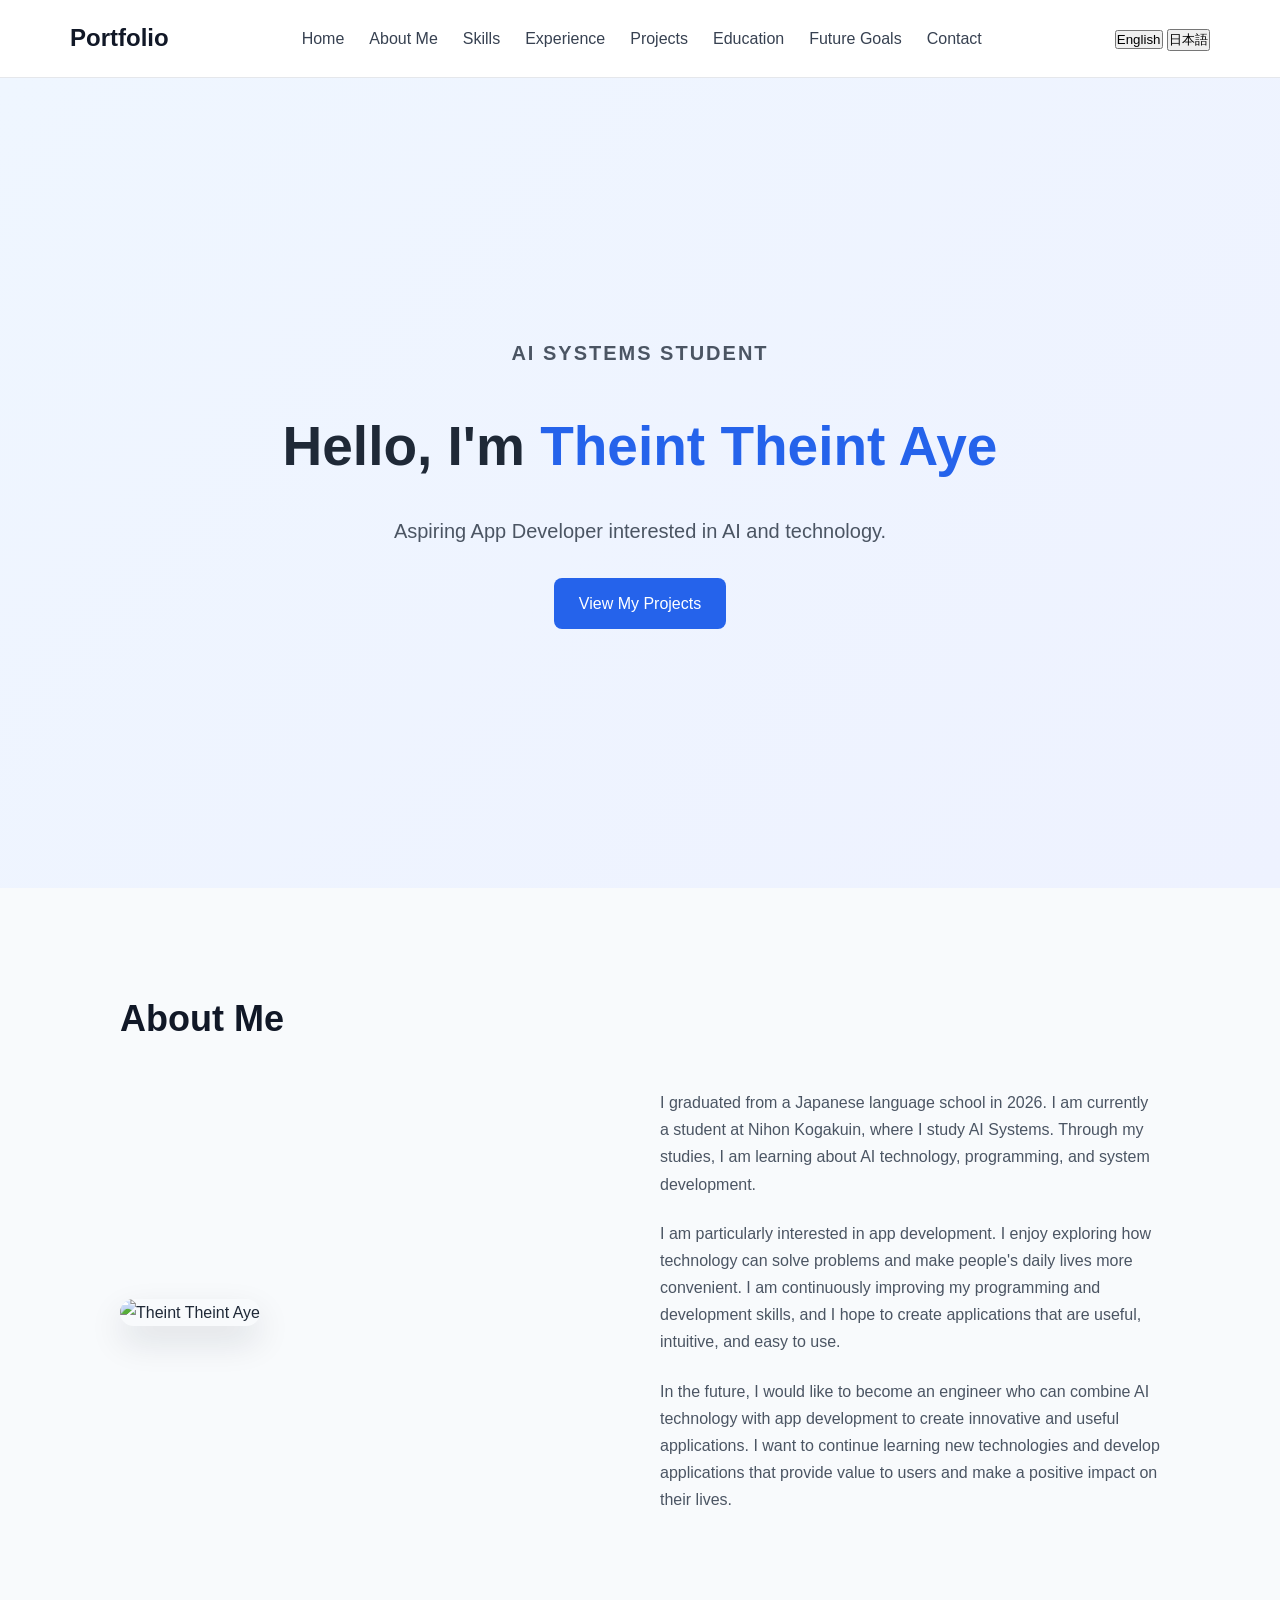
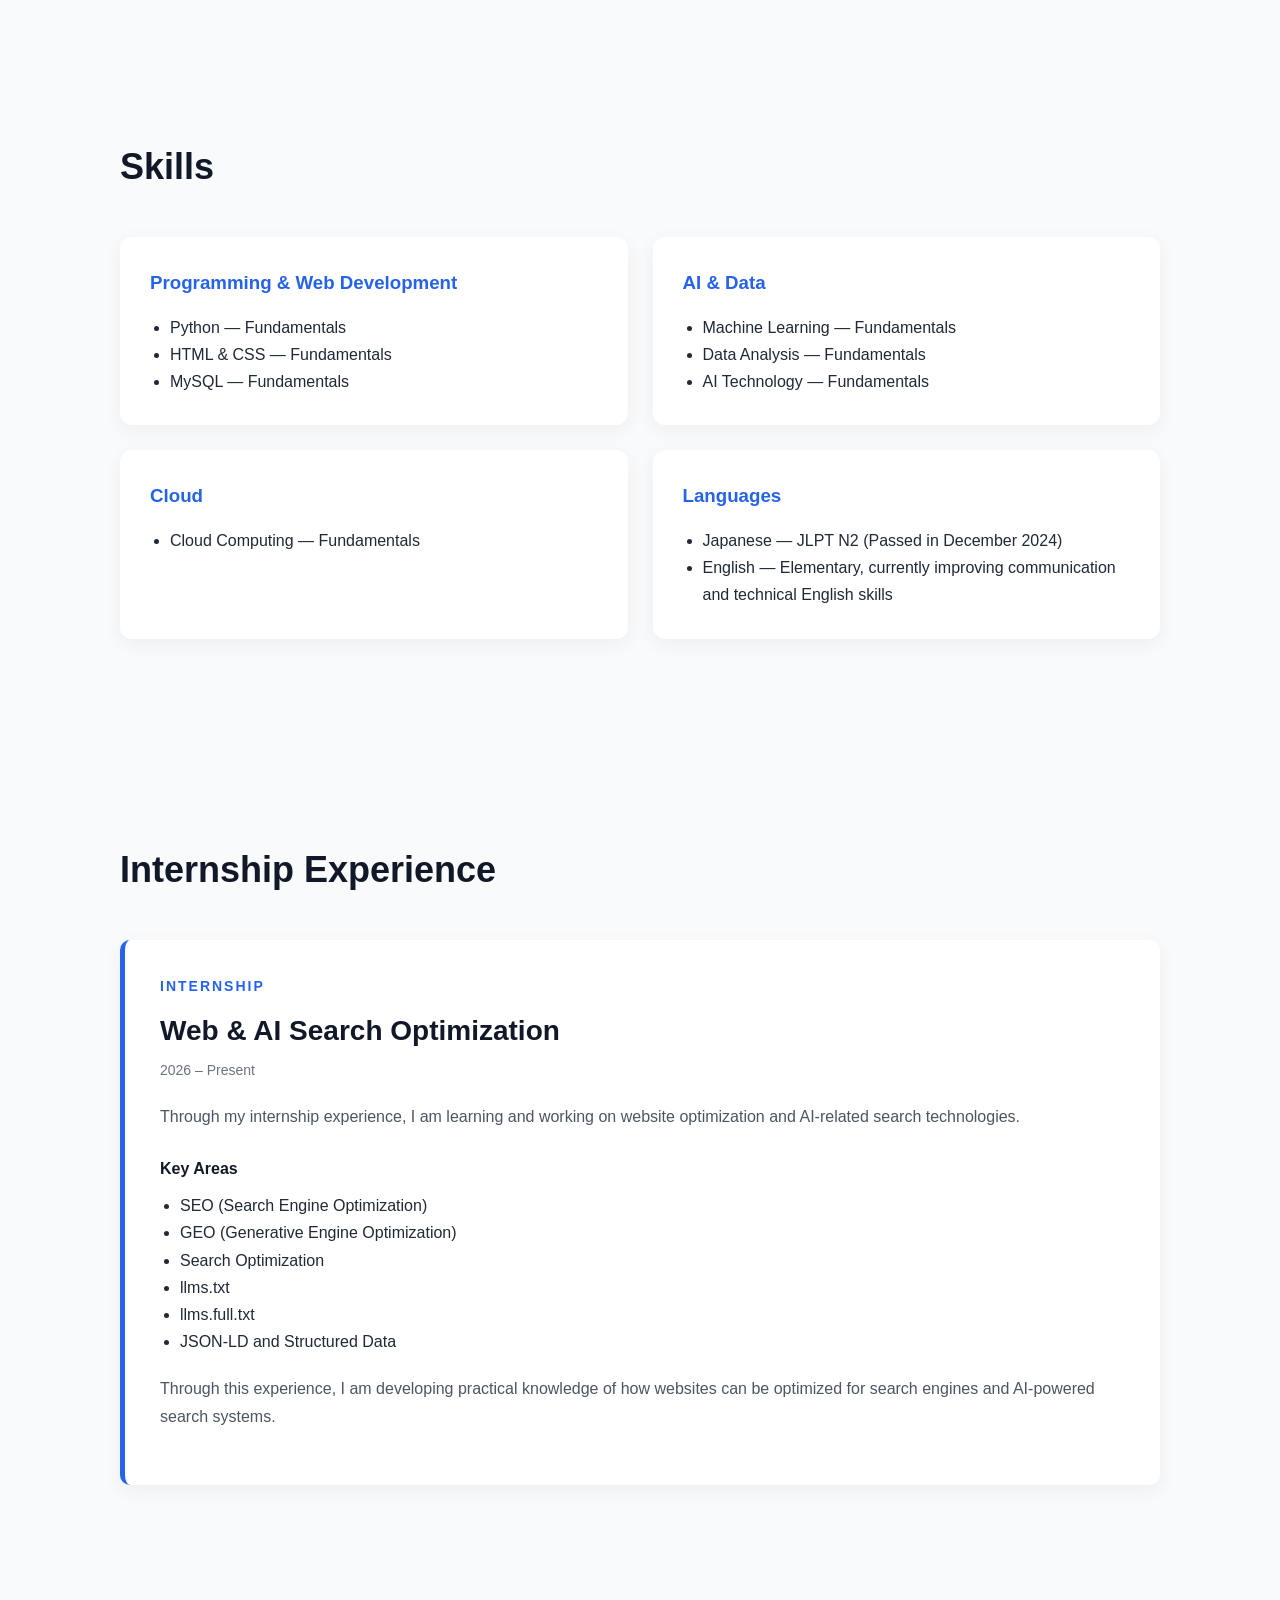
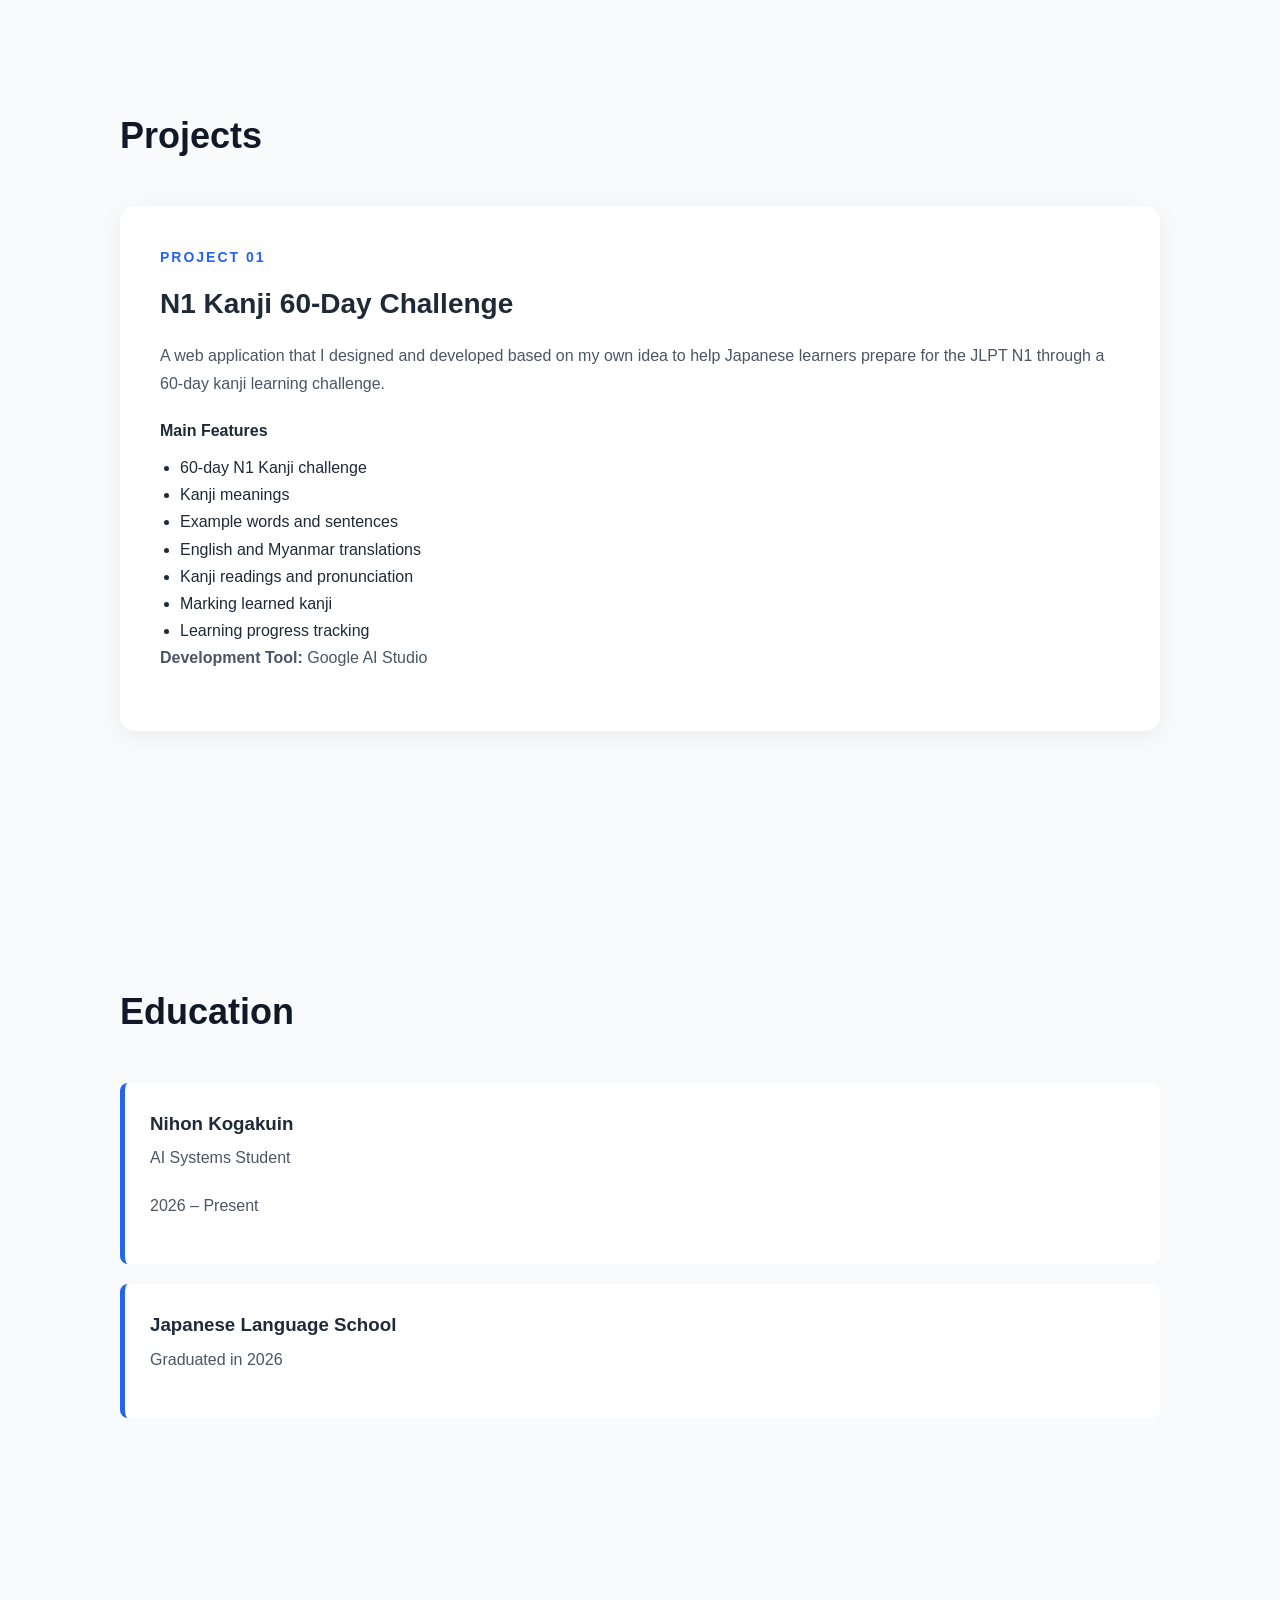
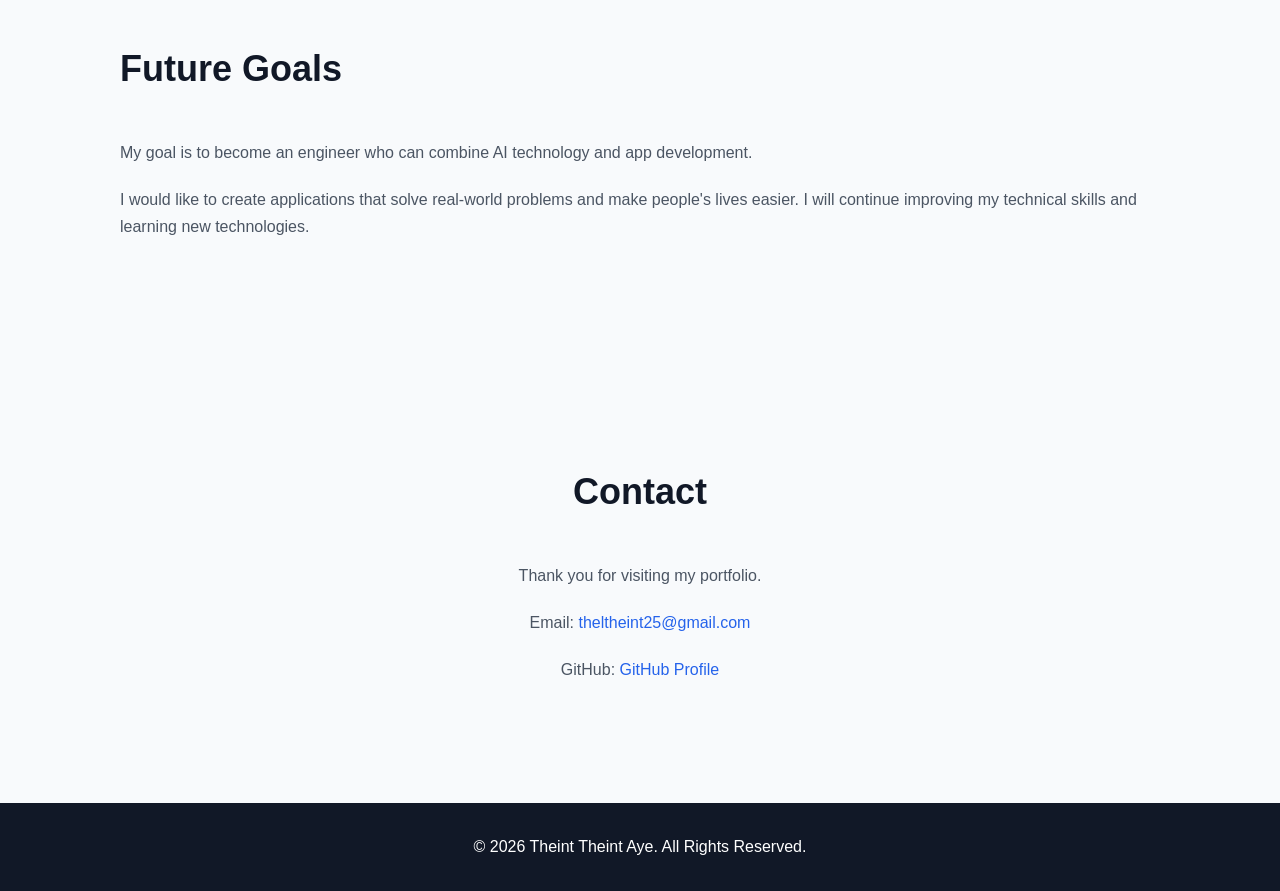
==== index.html @ b3a4ce0e "Add files via upload" ====
<!DOCTYPE html>
<html lang="en">

<head>

    <meta charset="UTF-8">

    <meta name="viewport" content="width=device-width, initial-scale=1.0">


    <!-- SEO -->

    <title>Theint Theint Aye | AI Systems Student</title>

    <meta
        name="description"
        content="Theint Theint Aye is an AI Systems student at Nihon Kogakuin interested in AI, app development, web development, SEO, GEO, and AI search technologies."
    >

    <meta
        name="author"
        content="Theint Theint Aye"
    >


    <!-- Canonical -->

    <link
        rel="canonical"
        href="https://YOUR-DOMAIN.com/"
    >


    <!-- Open Graph -->

    <meta
        property="og:title"
        content="Theint Theint Aye | AI Systems Student"
    >

    <meta
        property="og:description"
        content="Portfolio of Theint Theint Aye, an AI Systems student interested in AI, app development, web development, SEO, GEO, and AI search technologies."
    >

    <meta
        property="og:type"
        content="website"
    >

    <meta
        property="og:url"
        content="https://YOUR-DOMAIN.com/"
    >


    <!-- CSS -->

    <link
        rel="stylesheet"
        href="style.css"
    >


    <!-- JSON-LD Structured Data -->

    <script type="application/ld+json">
    {
        "@context": "https://schema.org",
        "@type": "Person",

        "name": "Theint Theint Aye",

        "jobTitle": "AI Systems Student",

        "description": "AI Systems student interested in AI, app development, web development, SEO, GEO, and AI search technologies.",

        "email": "mailto:theltheint25@gmail.com",

        "url": "https://YOUR-DOMAIN.com/",

        "sameAs": [
            "https://github.com/TheintAye232"
        ],

        "alumniOf": {
            "@type": "EducationalOrganization",
            "name": "Nihon Kogakuin"
        },

        "knowsAbout": [
            "Artificial Intelligence",
            "App Development",
            "Python",
            "HTML",
            "CSS",
            "MySQL",
            "Machine Learning",
            "Data Analysis",
            "Cloud Computing",
            "SEO",
            "GEO",
            "JSON-LD",
            "Structured Data",
            "AI Search"
        ]
    }
    </script>

</head>

<body>

<!-- Navigation -->

<header>

    <nav class="navbar">

        <h1 class="logo">Portfolio</h1>

        <ul class="nav-links">
            <li><a href="#" data-target="home">Home</a></li>
            <li><a href="#" data-target="about">About Me</a></li>
            <li><a href="#" data-target="skills">Skills</a></li>
            <li><a href="#" data-target="experience">Experience</a></li>
            <li><a href="#" data-target="projects">Projects</a></li>
            <li><a href="#" data-target="education">Education</a></li>
            <li><a href="#" data-target="future">Future Goals</a></li>
            <li><a href="#" data-target="contact">Contact</a></li>
        </ul>

        <div class="lang-switch">
            <button class="lang-btn active" data-lang="en">English</button>
            <button class="lang-btn" data-lang="ja">日本語</button>
        </div>

    </nav>

</header>


<div id="content-en">

    <!-- Home -->
    <section id="home" data-section="home" class="hero">
        <div class="hero-content">
            <p class="subtitle">
                AI SYSTEMS STUDENT
            </p>
            <h2>
                Hello, I'm
                <span>Theint Theint Aye</span>
            </h2>
            <p>
                Aspiring App Developer interested in
                AI and technology.
            </p>
            <a href="#" class="button" data-target="projects">
                View My Projects
            </a>
        </div>
    </section>

    <!-- About Me -->
    <section id="about" data-section="about" class="section">
        <h2>About Me</h2>
        <div class="about-grid">
            <div class="about-image">
                <img src="images/photo.png" alt="Theint Theint Aye" />
            </div>
            <div class="about-text">
                <p>
                    I graduated from a Japanese language school in 2026.
                    I am currently a student at Nihon Kogakuin, where I study
                    AI Systems. Through my studies, I am learning about AI
                    technology, programming, and system development.
                </p>
                <p>
                    I am particularly interested in app development.
                    I enjoy exploring how technology can solve problems
                    and make people's daily lives more convenient.
                    I am continuously improving my programming and
                    development skills, and I hope to create applications
                    that are useful, intuitive, and easy to use.
                </p>
                <p>
                    In the future, I would like to become an engineer who
                    can combine AI technology with app development to create
                    innovative and useful applications. I want to continue
                    learning new technologies and develop applications that
                    provide value to users and make a positive impact on
                    their lives.
                </p>
            </div>
        </div>
    </section>

    <!-- Skills -->
    <section id="skills" data-section="skills" class="section">
        <h2>Skills</h2>
        <div class="skills-container">
            <div class="skill-card">
                <h3>
                    Programming & Web Development
                </h3>
                <ul>
                    <li>
                        Python — Fundamentals
                    </li>
                    <li>
                        HTML & CSS — Fundamentals
                    </li>
                    <li>
                        MySQL — Fundamentals
                    </li>
                </ul>
            </div>
            <div class="skill-card">
                <h3>
                    AI & Data
                </h3>
                <ul>
                    <li>
                        Machine Learning — Fundamentals
                    </li>
                    <li>
                        Data Analysis — Fundamentals
                    </li>
                    <li>
                        AI Technology — Fundamentals
                    </li>
                </ul>
            </div>
            <div class="skill-card">
                <h3>
                    Cloud
                </h3>
                <ul>
                    <li>
                        Cloud Computing — Fundamentals
                    </li>
                </ul>
            </div>
            <div class="skill-card">
                <h3>
                    Languages
                </h3>
                <ul>
                    <li>
                        Japanese — JLPT N2 (Passed in December 2024)
                    </li>
                    <li>
                        English — Elementary, currently improving communication and technical English skills
                    </li>
                </ul>
            </div>
        </div>
    </section>

    <!-- Internship Experience -->
    <section id="experience" data-section="experience" class="section">
        <h2>Internship Experience</h2>
        <div class="experience-card">
            <p class="experience-type">
                INTERNSHIP
            </p>
            <h3>
                Web & AI Search Optimization
            </h3>
            <p class="experience-period">
                2026 – Present
            </p>
            <p>
                Through my internship experience, I am learning and
                working on website optimization and AI-related search
                technologies.
            </p>
            <h4>
                Key Areas
            </h4>
            <ul>
                <li>
                    SEO (Search Engine Optimization)
                </li>
                <li>
                    GEO (Generative Engine Optimization)
                </li>
                <li>
                    Search Optimization
                </li>
                <li>
                    llms.txt
                </li>
                <li>
                    llms.full.txt
                </li>
                <li>
                    JSON-LD and Structured Data
                </li>
            </ul>
            <p>
                Through this experience, I am developing practical
                knowledge of how websites can be optimized for
                search engines and AI-powered search systems.
            </p>
        </div>
    </section>

    <!-- Projects -->
    <section id="projects" data-section="projects" class="section">
        <h2>
            Projects
        </h2>
        <div class="project-card">
            <div class="project-content">
                <p class="project-number">
                    PROJECT 01
                </p>
                <h3>
                    N1 Kanji 60-Day Challenge
                </h3>
                <p>
                    A web application that I designed and developed
                    based on my own idea to help Japanese learners
                    prepare for the JLPT N1 through a 60-day
                    kanji learning challenge.
                </p>
                <h4>
                    Main Features
                </h4>
                <ul>
                    <li>
                        60-day N1 Kanji challenge
                    </li>
                    <li>
                        Kanji meanings
                    </li>
                    <li>
                        Example words and sentences
                    </li>
                    <li>
                        English and Myanmar translations
                    </li>
                    <li>
                        Kanji readings and pronunciation
                    </li>
                    <li>
                        Marking learned kanji
                    </li>
                    <li>
                        Learning progress tracking
                    </li>
                </ul>
                <p>
                    <strong>
                        Development Tool:
                    </strong>
                    Google AI Studio
                </p>
            </div>
        </div>
    </section>

    <!-- Education -->
    <section id="education" data-section="education" class="section">
        <h2>
            Education
        </h2>
        <div class="education-card">
            <h3>
                Nihon Kogakuin
            </h3>
            <p>
                AI Systems Student
            </p>
            <p>
                2026 – Present
            </p>
        </div>
        <div class="education-card">
            <h3>
                Japanese Language School
            </h3>
            <p>
                Graduated in 2026
            </p>
        </div>
    </section>

    <!-- Future Goals -->
    <section id="future" data-section="future" class="section">
        <h2>
            Future Goals
        </h2>
        <p>
            My goal is to become an engineer who can combine
            AI technology and app development.
        </p>
        <p>
            I would like to create applications that solve
            real-world problems and make people's lives easier.
            I will continue improving my technical skills and
            learning new technologies.
        </p>
    </section>

    <!-- Contact -->
    <section id="contact" data-section="contact" class="section contact">
        <h2>
            Contact
        </h2>
        <p>
            Thank you for visiting my portfolio.
        </p>
        <p>
            Email:
            <a href="mailto:theltheint25@gmail.com">
                theltheint25@gmail.com
            </a>
        </p>
        <p>
            GitHub:
            <a
                href="https://github.com/TheintAye232"
                target="_blank"
                rel="noopener noreferrer">
                GitHub Profile
            </a>
        </p>
    </section>
</div>

<div id="content-ja" class="hidden">

    <!-- Home -->
    <section data-section="home" class="hero">
        <div class="hero-content">
            <p class="subtitle">
                AIシステム学生
            </p>
            <h2>
                こんにちは、私は
                <span>Theint Theint Aye</span>
            </h2>
            <p>
                AIとテクノロジーに興味のある
                アプリ開発者志望です。
            </p>
            <a href="#" class="button" data-target="projects">
                プロジェクトを見る
            </a>
        </div>
    </section>

    <!-- About Me -->
    <section data-section="about" class="section">
        <h2>私について</h2>
        <div class="about-grid">
            <div class="about-image">
                <img src="images/photo.png" alt="Theint Theint Aye" />
            </div>
            <div class="about-text">
                <p>
                    2026年に日本語学校を卒業しました。
                    現在、日本工学院でAIシステムを学んでいる学生です。
                    学習を通じて、AI技術、プログラミング、システム開発について学んでいます。
                </p>
                <p>
                    特にアプリ開発に興味があります。
                    技術が問題を解決し、人々の生活を便利にする方法を探ることが好きです。
                    プログラミングと開発スキルを継続的に向上させています。
                </p>
                <p>
                    将来は、AI技術とアプリ開発を組み合わせて
                    革新的で役立つアプリケーションを作りたいと考えています。
                    新しい技術を学び続け、ユーザーに価値を提供できる
                    開発を目指しています。
                </p>
            </div>
        </div>
    </section>

    <!-- Skills -->
    <section data-section="skills" class="section">
        <h2>スキル</h2>
        <div class="skills-container">
            <div class="skill-card">
                <h3>
                    プログラミング＆ウェブ開発
                </h3>
                <ul>
                    <li>
                        Python — 基本
                    </li>
                    <li>
                        HTML & CSS — 基本
                    </li>
                    <li>
                        MySQL — 基本
                    </li>
                </ul>
            </div>
            <div class="skill-card">
                <h3>
                    AI & データ
                </h3>
                <ul>
                    <li>
                        機械学習 — 基本
                    </li>
                    <li>
                        データ分析 — 基本
                    </li>
                    <li>
                        AI技術 — 基本
                    </li>
                </ul>
            </div>
            <div class="skill-card">
                <h3>
                    クラウド
                </h3>
                <ul>
                    <li>
                        クラウドコンピューティング — 基本
                    </li>
                </ul>
            </div>
            <div class="skill-card">
                <h3>
                    言語
                </h3>
                <ul>
                    <li>
                        日本語 — JLPT N2（2024年12月合格）
                    </li>
                    <li>
                        英語 — 初級、コミュニケーションと技術英語を向上中
                    </li>
                </ul>
            </div>
        </div>
    </section>

    <!-- Internship Experience -->
    <section data-section="experience" class="section">
        <h2>インターン経験</h2>
        <div class="experience-card">
            <p class="experience-type">
                インターン
            </p>
            <h3>
                ウェブとAI検索最適化
            </h3>
            <p class="experience-period">
                2026 – 現在
            </p>
            <p>
                インターンを通じて、ウェブサイトの最適化や
                AI関連の検索技術について学び、実践しています。
            </p>
            <h4>
                主な分野
            </h4>
            <ul>
                <li>
                    SEO（検索エンジン最適化）
                </li>
                <li>
                    GEO（生成エンジン最適化）
                </li>
                <li>
                    検索最適化
                </li>
                <li>
                    llms.txt
                </li>
                <li>
                    llms.full.txt
                </li>
                <li>
                    JSON-LDと構造化データ
                </li>
            </ul>
            <p>
                この経験により、ウェブサイトが検索エンジンや
                AI検索に最適化される方法について実践的な知識を
                身につけています。
            </p>
        </div>
    </section>

    <!-- Projects -->
    <section data-section="projects" class="section">
        <h2>
            プロジェクト
        </h2>
        <div class="project-card">
            <div class="project-content">
                <p class="project-number">
                    プロジェクト 01
                </p>
                <h3>
                    N1 漢字 60日チャレンジ
                </h3>
                <p>
                    JLPT N1の漢字学習を助けるために、自分のアイデアで
                    設計・開発したウェブアプリケーションです。
                    60日間で漢字を学習するチャレンジを提供します。
                </p>
                <h4>
                    主な機能
                </h4>
                <ul>
                    <li>
                        60日間のN1漢字チャレンジ
                    </li>
                    <li>
                        漢字の意味
                    </li>
                    <li>
                        例文と語彙
                    </li>
                    <li>
                        英語とミャンマー語の翻訳
                    </li>
                    <li>
                        漢字の読み方と発音
                    </li>
                    <li>
                        学習済み漢字のマーク
                    </li>
                    <li>
                        学習進捗の追跡
                    </li>
                </ul>
                <p>
                    <strong>
                        開発ツール:
                    </strong>
                    Google AI Studio
                </p>
            </div>
        </div>
    </section>

    <!-- Education -->
    <section data-section="education" class="section">
        <h2>
            学歴
        </h2>
        <div class="education-card">
            <h3>
                日本工学院
            </h3>
            <p>
                AIシステム学生
            </p>
            <p>
                2026 – 現在
            </p>
        </div>
        <div class="education-card">
            <h3>
                日本語学校
            </h3>
            <p>
                2026年卒業
            </p>
        </div>
    </section>

    <!-- Future Goals -->
    <section data-section="future" class="section">
        <h2>
            将来の目標
        </h2>
        <p>
            AI技術とアプリ開発を組み合わせた
            エンジニアになることが目標です。
        </p>
        <p>
            現実の問題を解決し、人々の生活を楽にする
            アプリケーションを作りたいです。
            技術力を高め、新しい技術を学び続けます。
        </p>
    </section>

    <!-- Contact -->
    <section data-section="contact" class="section contact">
        <h2>
            連絡先
        </h2>
        <p>
            ポートフォリオをご覧いただきありがとうございます。
        </p>
        <p>
            Email:
            <a href="mailto:theltheint25@gmail.com">
                theltheint25@gmail.com
            </a>
        </p>
        <p>
            GitHub:
            <a
                href="https://github.com/TheintAye232"
                target="_blank"
                rel="noopener noreferrer">
                GitHubプロフィール
            </a>
        </p>
    </section>
</div>

<!-- Footer -->
<footer>
    <p>
        © 2026 Theint Theint Aye. All Rights Reserved.
    </p>
</footer>

<script>
    const buttons = document.querySelectorAll('.lang-btn');
    const navLinks = document.querySelectorAll('.nav-links a, .button[data-target]');
    const contentEn = document.getElementById('content-en');
    const contentJa = document.getElementById('content-ja');

    function getActiveContent() {
        return contentJa.classList.contains('hidden') ? contentEn : contentJa;
    }

    buttons.forEach(button => {
        button.addEventListener('click', () => {
            buttons.forEach(btn => btn.classList.remove('active'));
            button.classList.add('active');

            const selected = button.dataset.lang;
            if (selected === 'ja') {
                contentEn.classList.add('hidden');
                contentJa.classList.remove('hidden');
                document.documentElement.lang = 'ja';
            } else {
                contentJa.classList.add('hidden');
                contentEn.classList.remove('hidden');
                document.documentElement.lang = 'en';
            }
        });
    });

    navLinks.forEach(link => {
        link.addEventListener('click', event => {
            event.preventDefault();
            const target = event.currentTarget.dataset.target;
            if (!target) return;

            const activeContent = getActiveContent();
            const section = activeContent.querySelector(`[data-section="${target}"]`);
            if (section) {
                section.scrollIntoView({ behavior: 'smooth', block: 'start' });
            }
        });
    });
</script>

</body>

</html>
---- style.css ----
* {
    margin: 0;
    padding: 0;
    box-sizing: border-box;
}


html {
    scroll-behavior: smooth;
}


body {
    font-family: Arial, Helvetica, sans-serif;
    line-height: 1.7;
    color: #1f2937;
    background: #f8fafc;
}

.hidden {
    display: none !important;
}


/* Navigation */

header {
    position: sticky;
    top: 0;
    z-index: 1000;
    background: rgba(255, 255, 255, 0.95);
    border-bottom: 1px solid #e5e7eb;
}


.navbar {
    max-width: 1200px;
    margin: auto;
    display: flex;
    justify-content: space-between;
    align-items: center;
    padding: 18px 30px;
}


.logo {
    font-size: 24px;
    color: #111827;
}


.nav-links {
    display: flex;
    gap: 25px;
    list-style: none;
}


.nav-links a {
    color: #374151;
    text-decoration: none;
    font-weight: 500;
}


.nav-links a:hover {
    color: #2563eb;
}



/* Home */

.hero {
    min-height: 90vh;
    display: flex;
    justify-content: center;
    align-items: center;
    text-align: center;
    background: linear-gradient(
        135deg,
        #eff6ff,
        #eef2ff
    );
}


.hero-content {
    max-width: 800px;
    padding: 30px;
}


.subtitle {
    color: #2563eb;
    font-weight: bold;
    letter-spacing: 2px;
    margin-bottom: 15px;
}


.hero h2 {
    font-size: 55px;
    margin-bottom: 20px;
}


.hero h2 span {
    color: #2563eb;
}


.hero p {
    font-size: 20px;
    color: #4b5563;
    margin-bottom: 30px;
}


.button {
    display: inline-block;
    padding: 12px 25px;
    background: #2563eb;
    color: white;
    text-decoration: none;
    border-radius: 8px;
    transition: 0.3s;
}


.button:hover {
    background: #1d4ed8;
    transform: translateY(-2px);
}



/* Sections */

.section {
    max-width: 1100px;
    margin: auto;
    padding: 100px 30px;
}


.section h2 {
    font-size: 36px;
    margin-bottom: 40px;
    color: #111827;
}


.section p {
    margin-bottom: 20px;
    color: #4b5563;
}



.about-grid {
    display: flex;
    align-items: center;
    gap: 40px;
    flex-wrap: wrap;
}

.about-image,
.about-text {
    flex: 1 1 320px;
}

.about-image img {
    width: 100%;
    max-width: 460px;
    border-radius: 20px;
    object-fit: cover;
    box-shadow: 0 15px 35px rgba(15, 23, 42, 0.12);
}

.about-text p {
    margin-bottom: 22px;
}

/* Skills */

.skills-container {
    display: grid;
    grid-template-columns: repeat(2, 1fr);
    gap: 25px;
}


.skill-card {
    background: white;
    padding: 30px;
    border-radius: 12px;
    box-shadow:
        0 5px 20px rgba(0, 0, 0, 0.05);
}


.skill-card h3 {
    margin-bottom: 15px;
    color: #2563eb;
}


.skill-card ul {
    padding-left: 20px;
}



/* Internship Experience */

.experience-card {
    background: white;
    padding: 35px;
    margin-bottom: 20px;
    border-left: 5px solid #2563eb;
    border-radius: 10px;
    box-shadow:
        0 5px 20px rgba(0, 0, 0, 0.05);
}


.experience-type {
    color: #2563eb !important;
    font-size: 14px;
    font-weight: bold;
    letter-spacing: 2px;
    margin-bottom: 8px !important;
}


.experience-card h3 {
    font-size: 28px;
    margin-bottom: 5px;
    color: #111827;
}


.experience-period {
    color: #6b7280 !important;
    font-size: 14px;
    margin-bottom: 20px !important;
}


.experience-card h4 {
    margin-top: 25px;
    margin-bottom: 10px;
    color: #111827;
}


.experience-card ul {
    padding-left: 20px;
    margin-bottom: 20px;
}



/* Projects */

.project-card {
    margin-bottom: 50px;
    padding: 40px;
    background: white;
    border-radius: 15px;
    box-shadow:
        0 5px 25px rgba(0, 0, 0, 0.06);
}


.project-number {
    color: #2563eb !important;
    font-size: 14px;
    font-weight: bold;
    letter-spacing: 2px;
    margin-bottom: 10px !important;
}


.project-content h3 {
    font-size: 28px;
    margin-bottom: 15px;
}


.project-content h4 {
    margin-top: 20px;
    margin-bottom: 10px;
}


.project-content ul {
    padding-left: 20px;
}



/* Education */

.education-card {
    background: white;
    padding: 25px;
    margin-bottom: 20px;
    border-left: 5px solid #2563eb;
    border-radius: 8px;
}


.education-card h3 {
    margin-bottom: 5px;
}



/* Contact */

.contact {
    text-align: center;
}


.contact a {
    color: #2563eb;
    text-decoration: none;
}


.contact a:hover {
    text-decoration: underline;
}



/* Footer */

footer {
    text-align: center;
    padding: 30px;
    background: #111827;
    color: white;
}



/* Mobile */

@media (max-width: 768px) {

    .navbar {
        flex-direction: column;
        gap: 15px;
    }


    .nav-links {
        gap: 12px;
        flex-wrap: wrap;
        justify-content: center;
    }


    .hero h2 {
        font-size: 38px;
    }


    .skills-container {
        grid-template-columns: 1fr;
    }


    .project-card {
        padding: 25px;
    }


    .section {
        padding: 70px 20px;
    }


    .section h2 {
        font-size: 30px;
    }


    .experience-card {
        padding: 25px;
    }

}
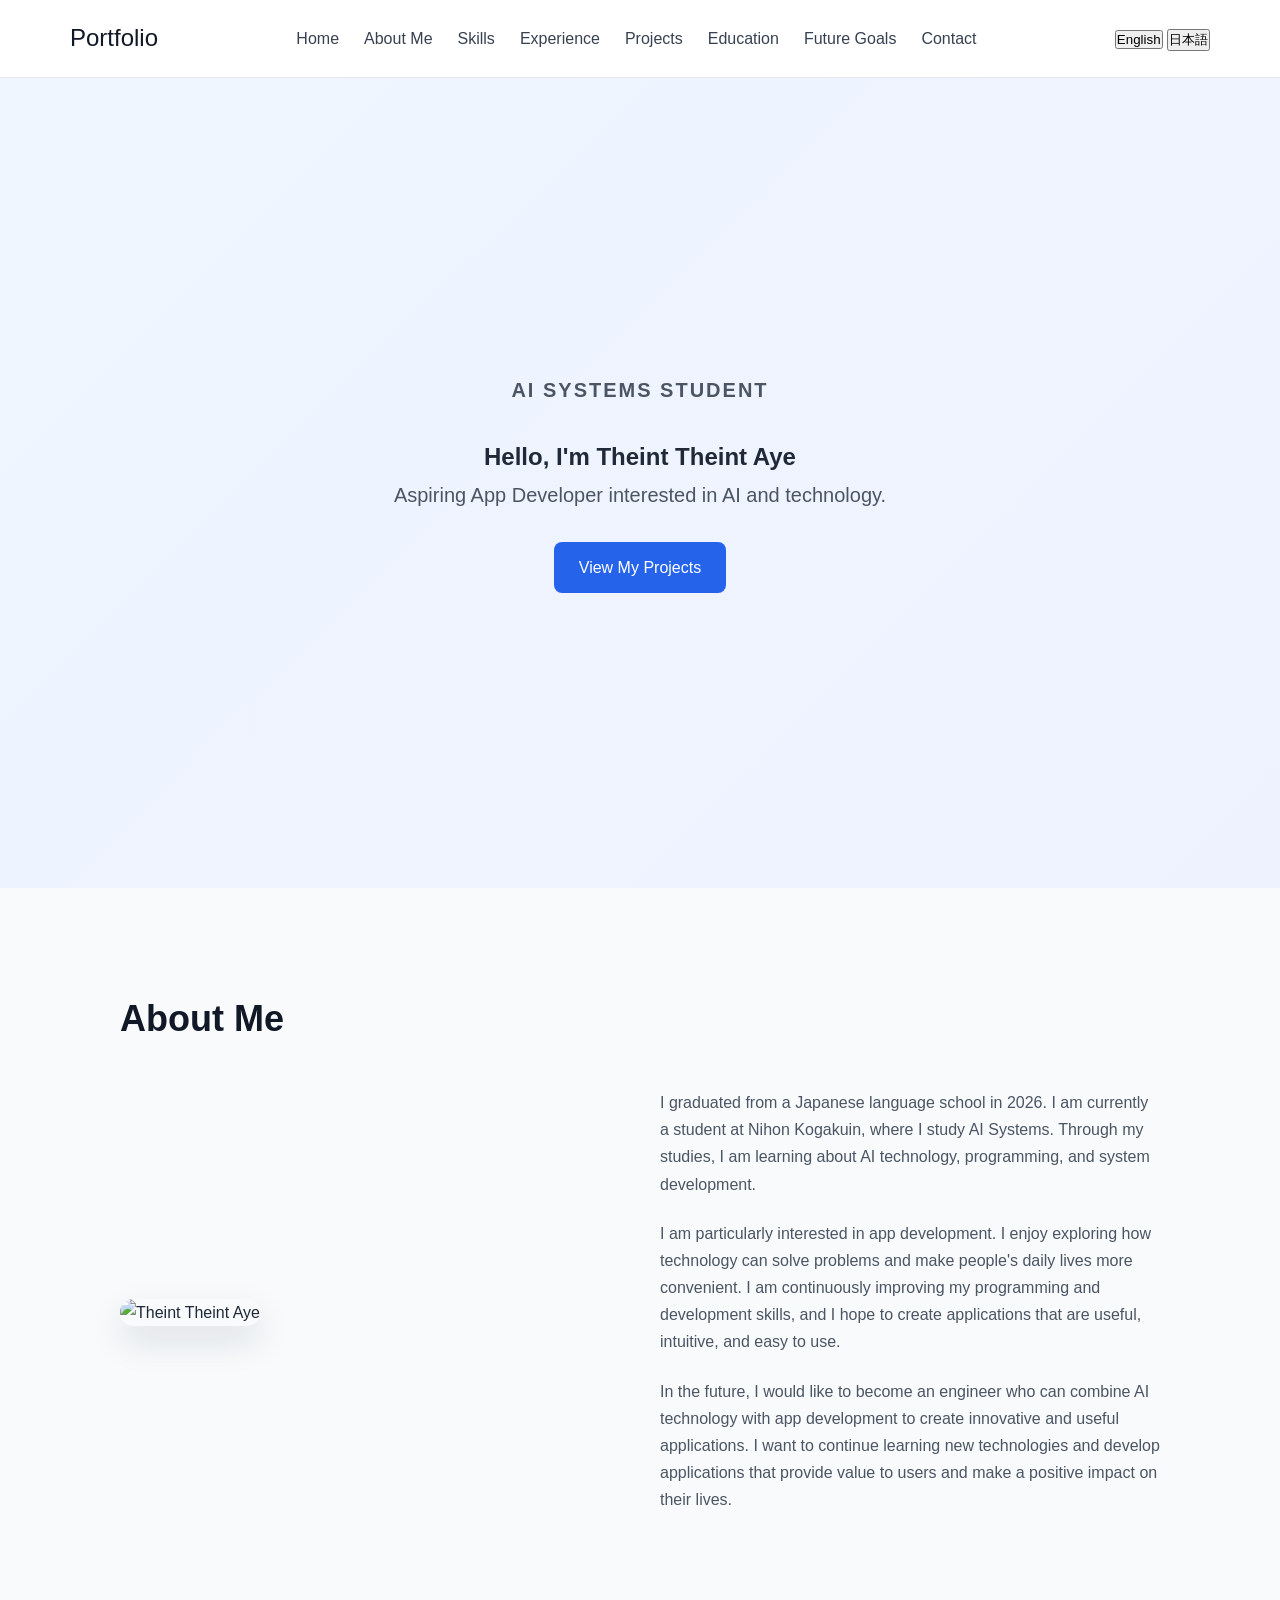
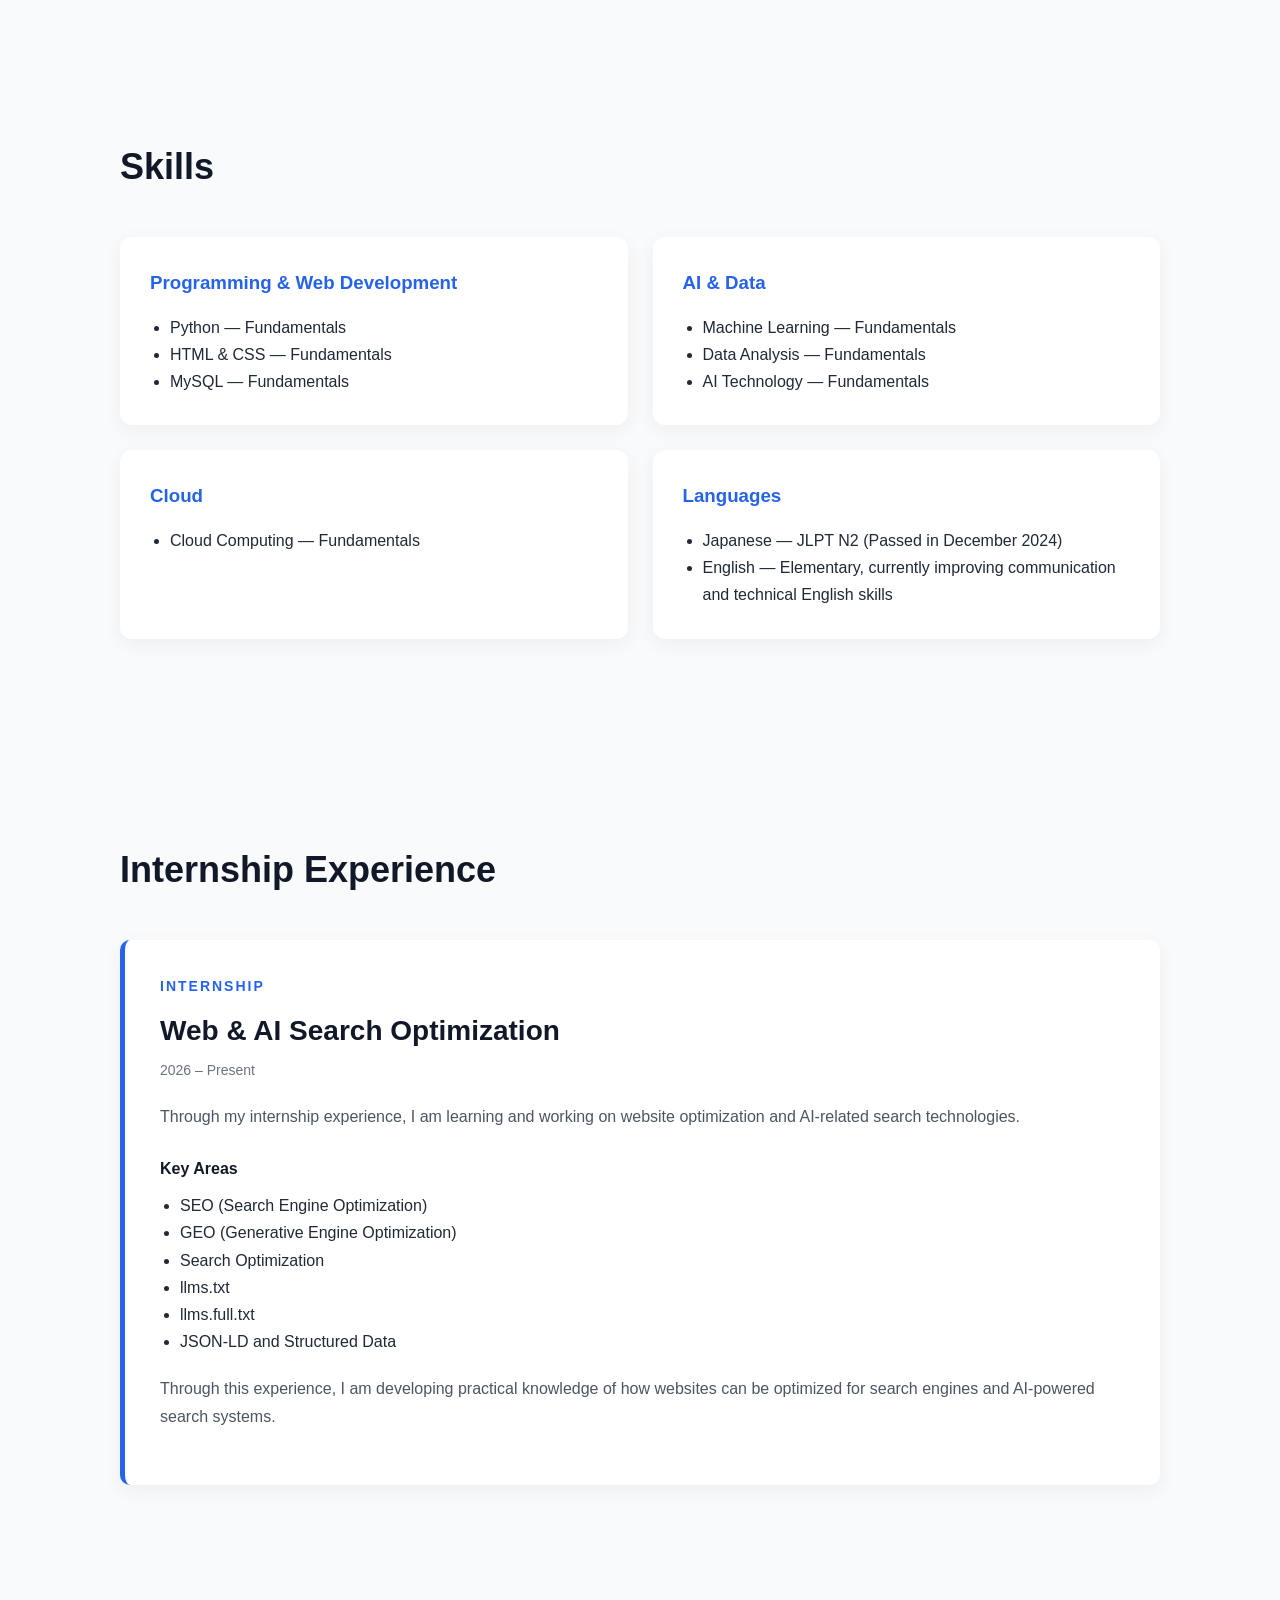
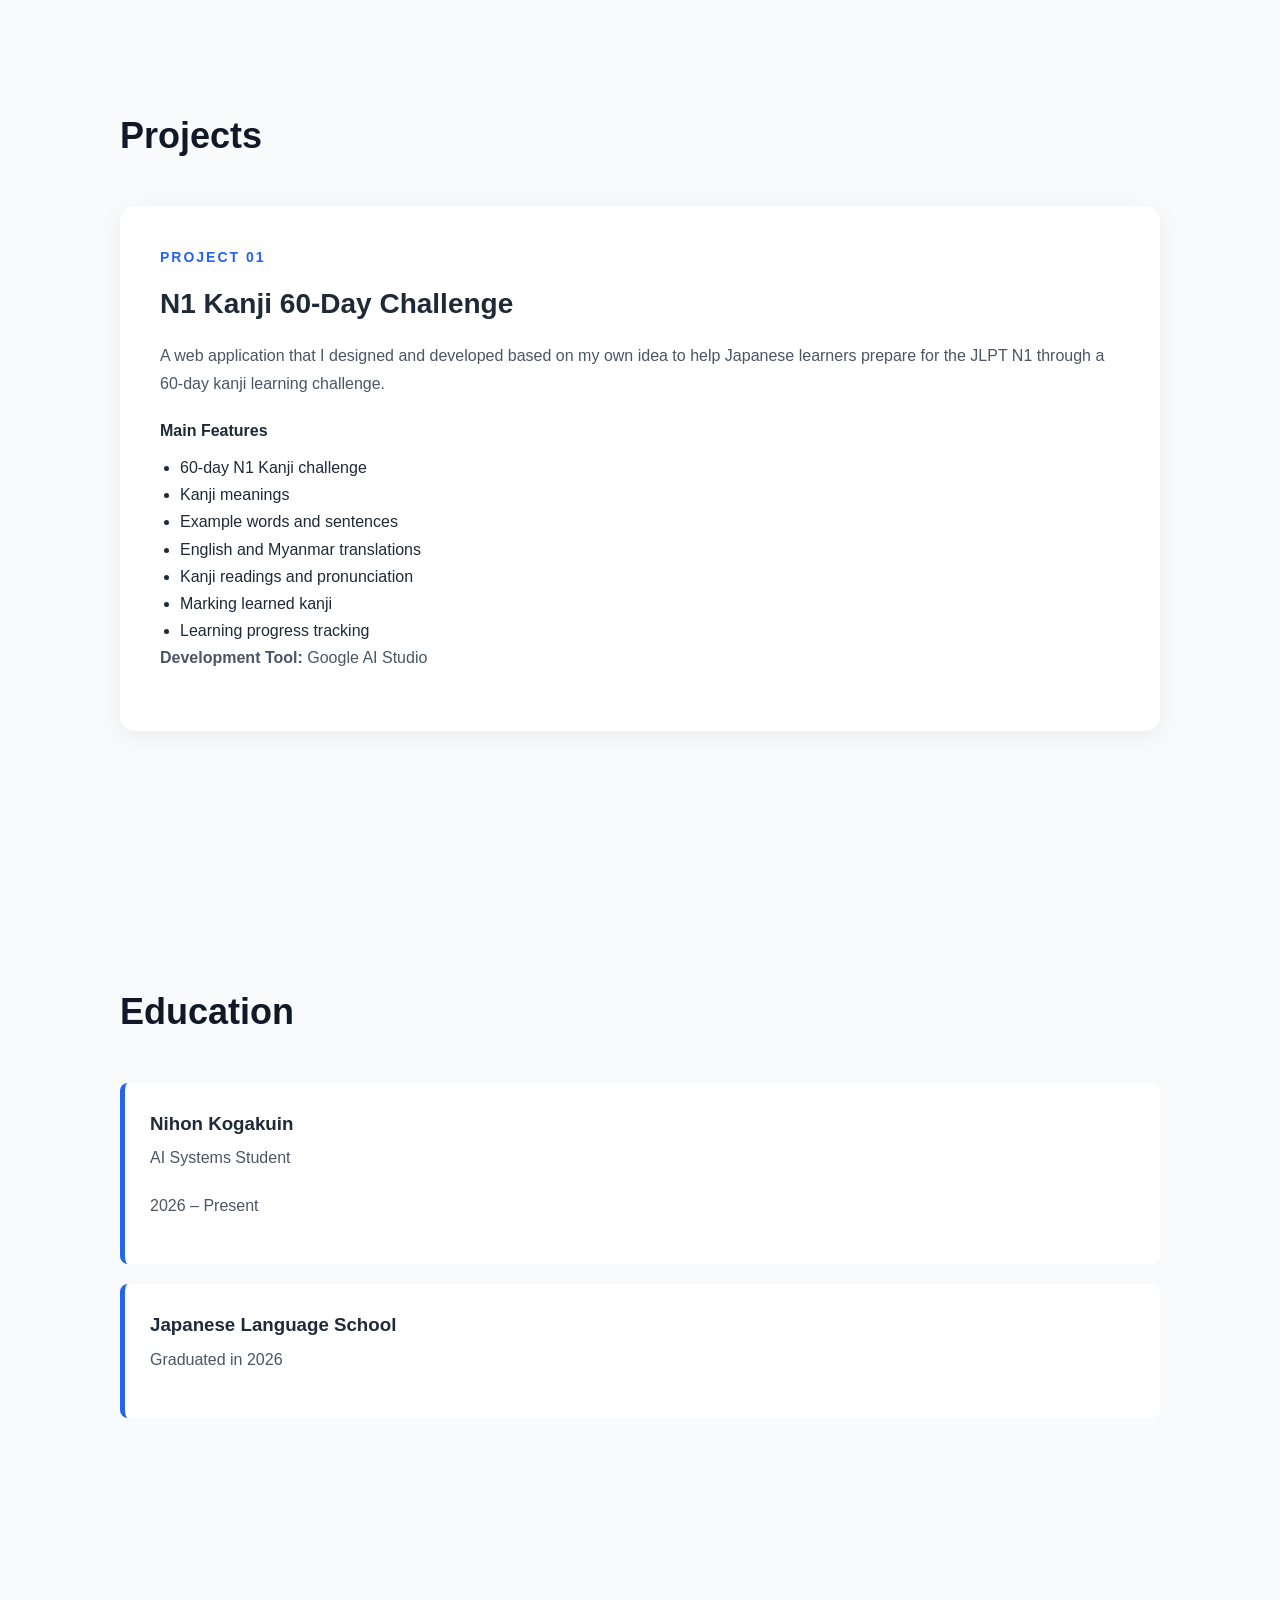
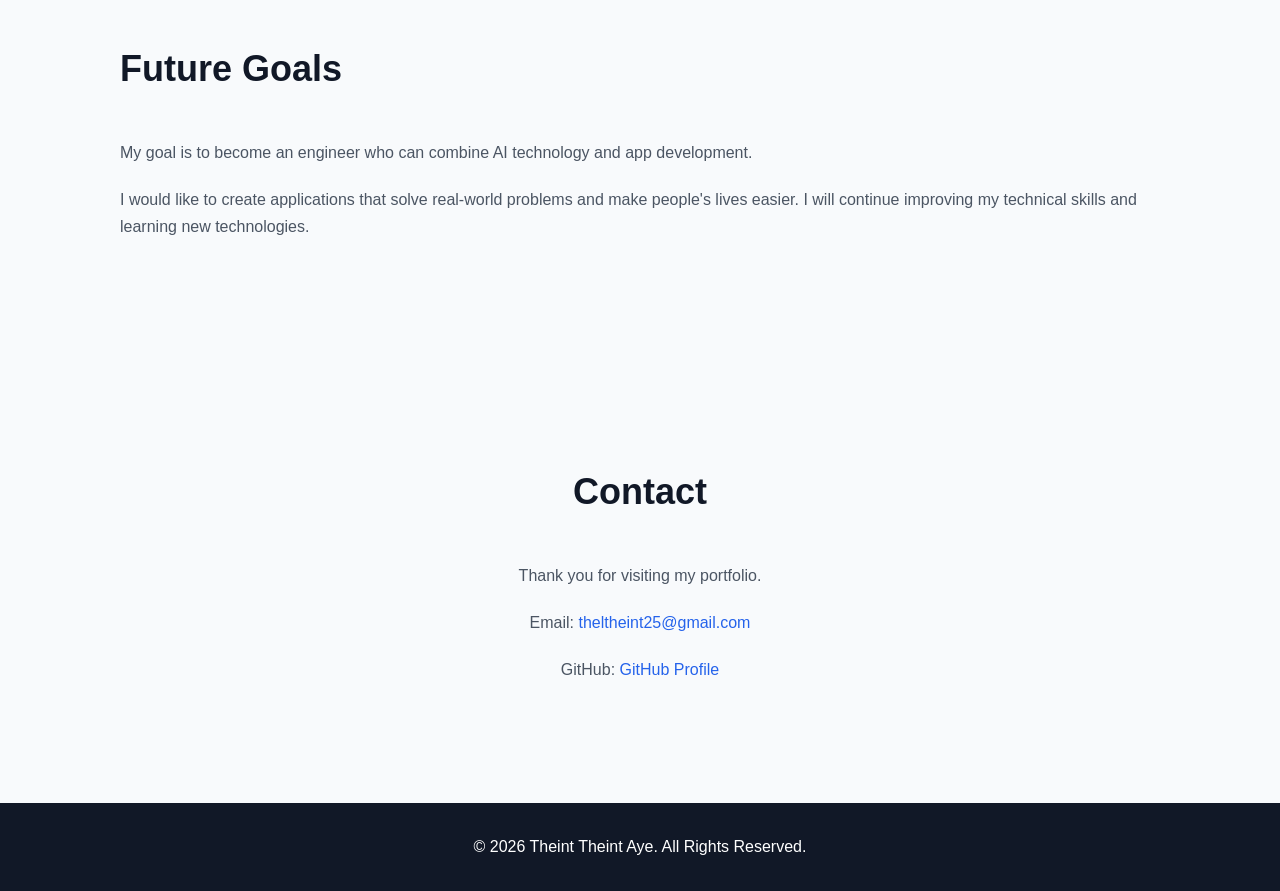
==== commit 39f6f182: "URL入れた" ====
--- a/index.html
+++ b/index.html
@@ -18,16 +18,31 @@
     >
 
     <meta
+        name="keywords"
+        content="Theint Theint Aye, AI Systems student, AI developer, app development, web development, SEO, GEO, Nihon Kogakuin, portfolio"
+    >
+
+    <meta
         name="author"
         content="Theint Theint Aye"
     >
 
+    <meta
+        name="robots"
+        content="index, follow, max-image-preview:large, max-snippet:-1, max-video-preview:-1"
+    >
+
+    <meta
+        name="theme-color"
+        content="#0b1020"
+    >
+
 
     <!-- Canonical -->
 
     <link
         rel="canonical"
-        href="https://YOUR-DOMAIN.com/"
+        href="https://theintaye232.github.io/My-Portfolio/"
     >
 
 
@@ -50,7 +65,45 @@
 
     <meta
         property="og:url"
-        content="https://YOUR-DOMAIN.com/"
+        content="https://theintaye232.github.io/My-Portfolio/"
+    >
+
+    <meta
+        property="og:site_name"
+        content="Theint Theint Aye"
+    >
+
+    <meta
+        property="og:image"
+        content="https://theintaye232.github.io/My-Portfolio/photo.png"
+    >
+
+    <meta
+        property="og:image:alt"
+        content="Theint Theint Aye portfolio portrait"
+    >
+
+
+    <!-- Twitter Card -->
+
+    <meta
+        name="twitter:card"
+        content="summary_large_image"
+    >
+
+    <meta
+        name="twitter:title"
+        content="Theint Theint Aye | AI Systems Student"
+    >
+
+    <meta
+        name="twitter:description"
+        content="Portfolio of Theint Theint Aye, an AI Systems student interested in AI, app development, web development, SEO, GEO, and AI search technologies."
+    >
+
+    <meta
+        name="twitter:image"
+        content="https://theintaye232.github.io/My-Portfolio/photo.png"
     >
 
 
@@ -77,10 +130,16 @@
 
         "email": "mailto:theltheint25@gmail.com",
 
-        "url": "https://YOUR-DOMAIN.com/",
+        "url": "https://theintaye232.github.io/My-Portfolio/",
+
+        "mainEntityOfPage": {
+            "@type": "WebPage",
+            "@id": "https://theintaye232.github.io/My-Portfolio/"
+        },
 
         "sameAs": [
-            "https://github.com/TheintAye232"
+            "https://github.com/TheintAye232",
+            "https://theintaye232.github.io/My-Portfolio/"
         ],
 
         "alumniOf": {
@@ -117,7 +176,7 @@
 
     <nav class="navbar">
 
-        <h1 class="logo">Portfolio</h1>
+        <div class="logo">Portfolio</div>
 
         <ul class="nav-links">
             <li><a href="#" data-target="home">Home</a></li>
@@ -148,10 +207,10 @@
             <p class="subtitle">
                 AI SYSTEMS STUDENT
             </p>
-            <h2>
+            <h1>
                 Hello, I'm
                 <span>Theint Theint Aye</span>
-            </h2>
+            </h1>
             <p>
                 Aspiring App Developer interested in
                 AI and technology.
@@ -167,7 +226,7 @@
         <h2>About Me</h2>
         <div class="about-grid">
             <div class="about-image">
-                <img src="images/photo.png" alt="Theint Theint Aye" />
+                <img src="./photo.png" alt="Theint Theint Aye" />
             </div>
             <div class="about-text">
                 <p>
@@ -439,10 +498,10 @@
             <p class="subtitle">
                 AIシステム学生
             </p>
-            <h2>
+            <h1>
                 こんにちは、私は
                 <span>Theint Theint Aye</span>
-            </h2>
+            </h1>
             <p>
                 AIとテクノロジーに興味のある
                 アプリ開発者志望です。
@@ -458,7 +517,7 @@
         <h2>私について</h2>
         <div class="about-grid">
             <div class="about-image">
-                <img src="images/photo.png" alt="Theint Theint Aye" />
+                <img src="./photo.png" alt="Theint Theint Aye" />
             </div>
             <div class="about-text">
                 <p>
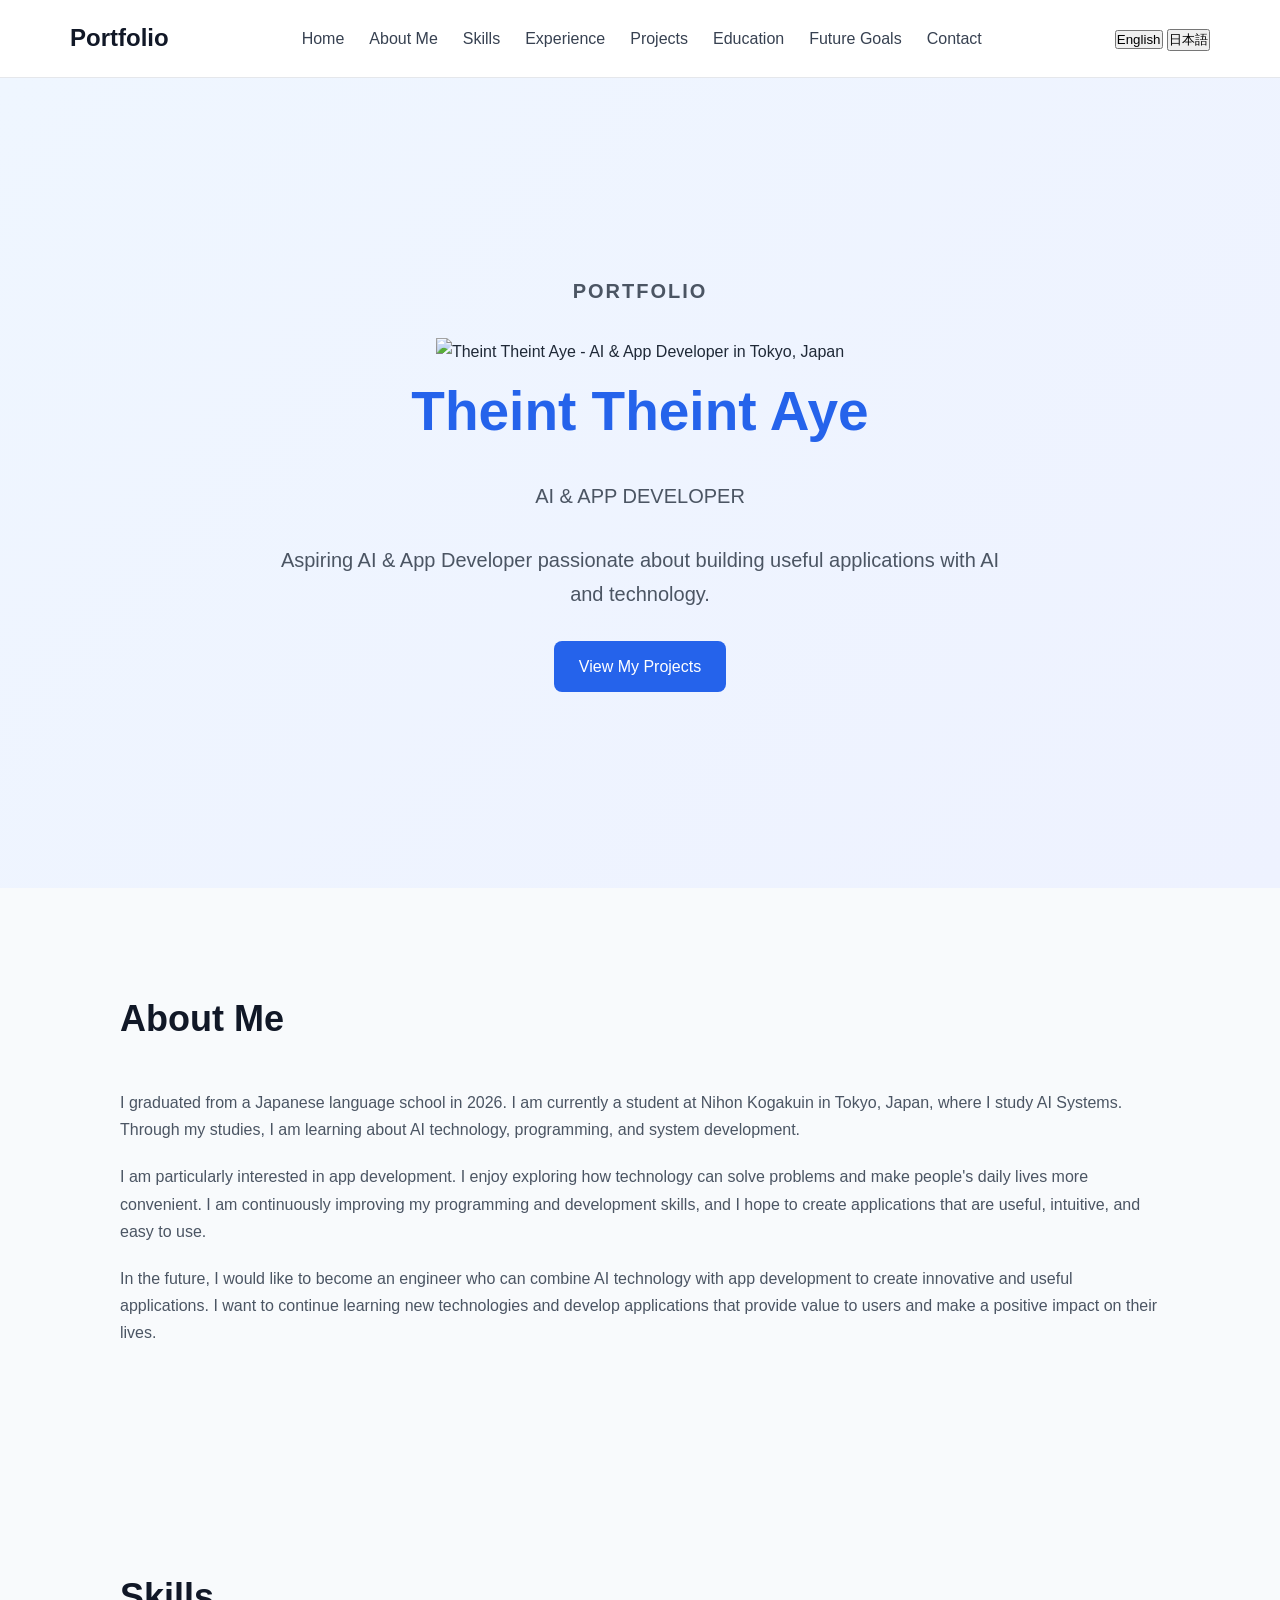
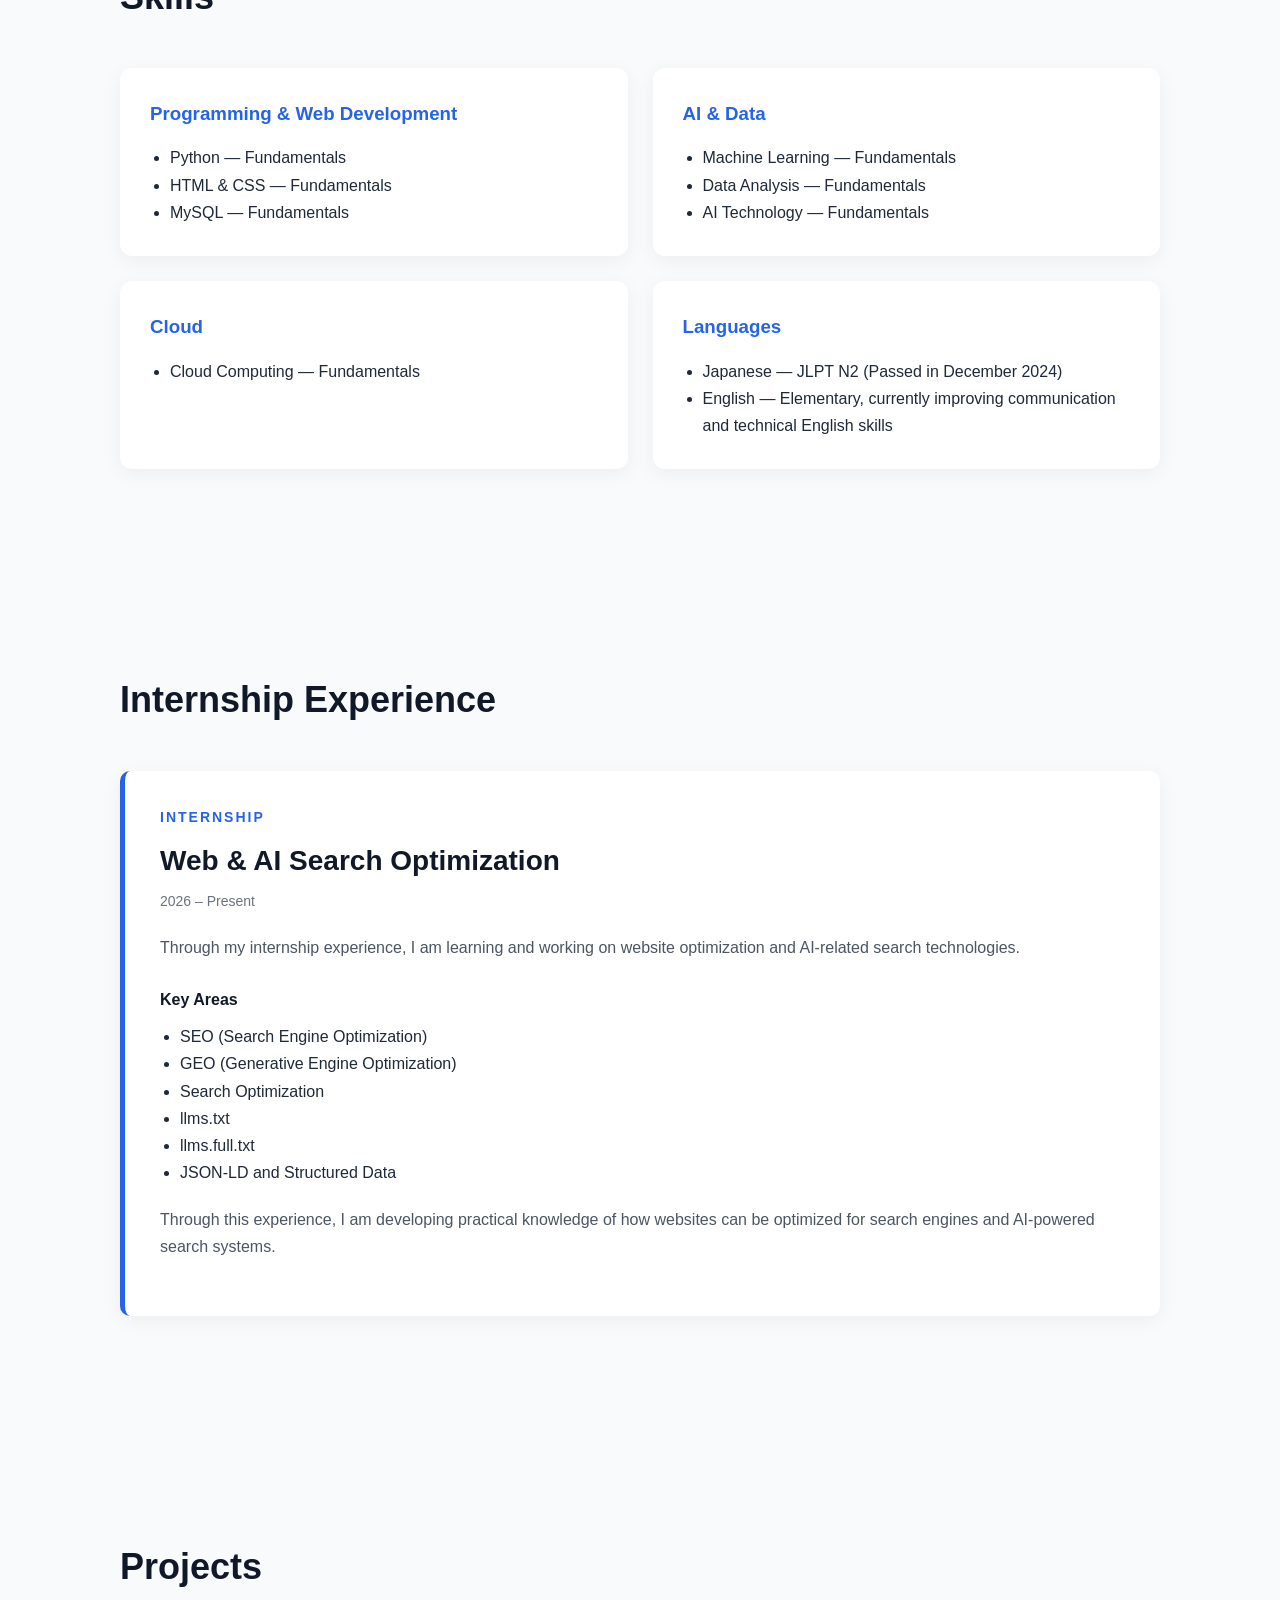
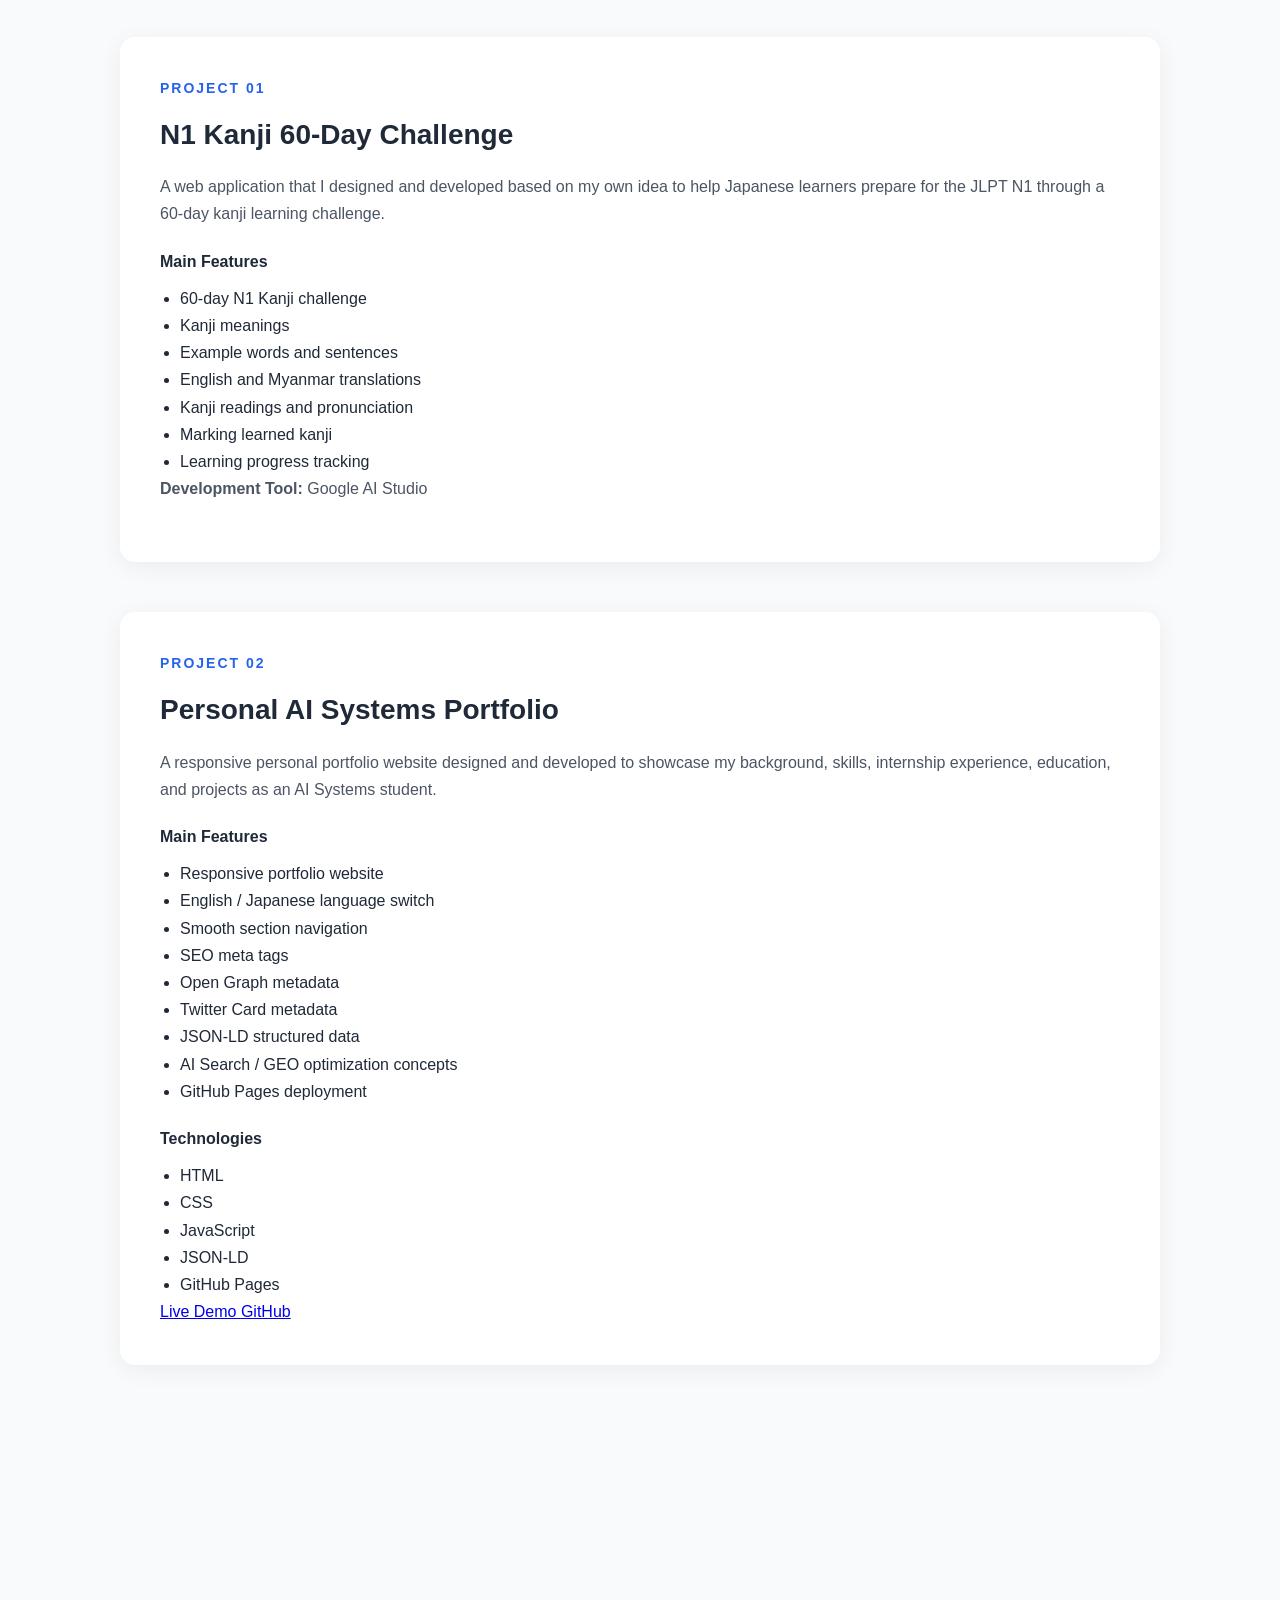
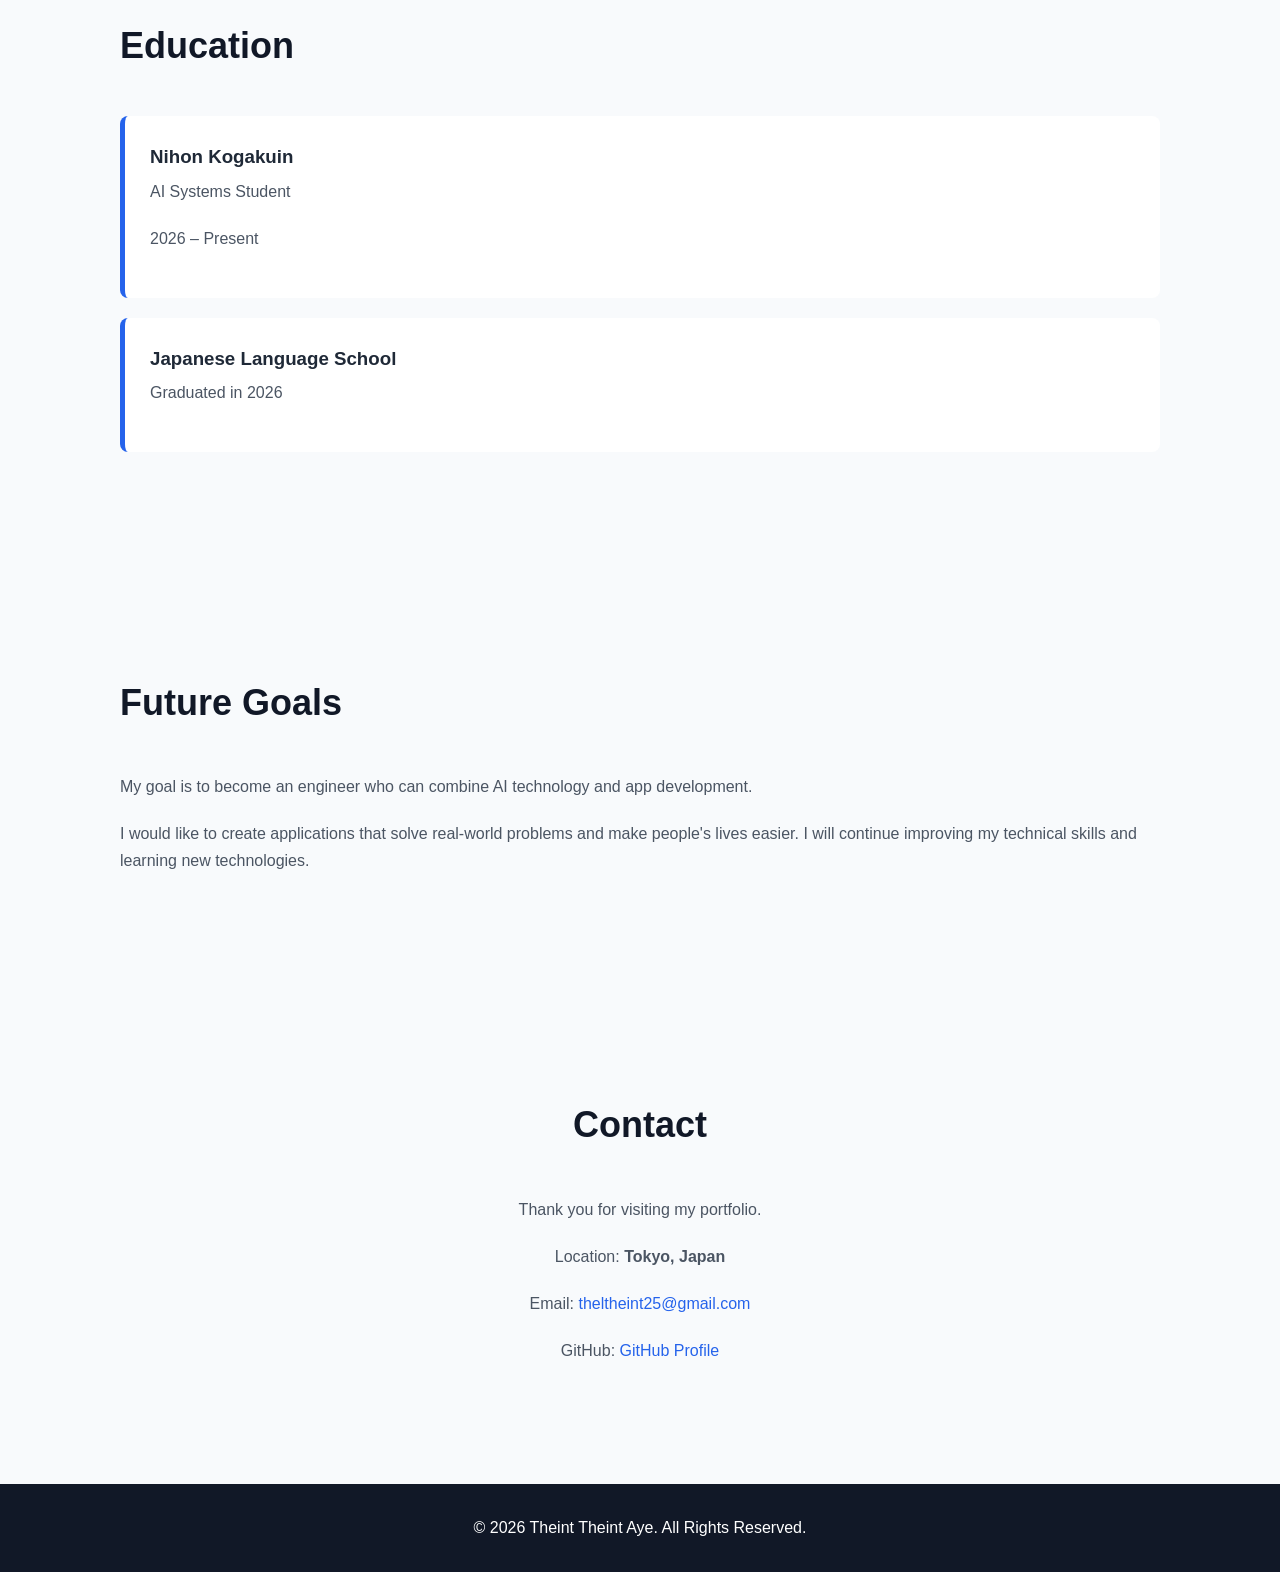
==== commit baa8c72e: "Update index.html" ====
--- a/index.html
+++ b/index.html
@@ -10,16 +10,11 @@
 
     <!-- SEO -->
 
-    <title>Theint Theint Aye | AI Systems Student</title>
+    <title>Theint Theint Aye | AI & App Developer in Tokyo | Portfolio</title>
 
     <meta
         name="description"
-        content="Theint Theint Aye is an AI Systems student at Nihon Kogakuin interested in AI, app development, web development, SEO, GEO, and AI search technologies."
-    >
-
-    <meta
-        name="keywords"
-        content="Theint Theint Aye, AI Systems student, AI developer, app development, web development, SEO, GEO, Nihon Kogakuin, portfolio"
+        content="Theint Theint Aye is an AI Systems student and aspiring AI & App Developer in Tokyo, Japan, interested in AI, app development, web development, SEO, GEO, and AI search technologies."
     >
 
     <meta
@@ -27,16 +22,6 @@
         content="Theint Theint Aye"
     >
 
-    <meta
-        name="robots"
-        content="index, follow, max-image-preview:large, max-snippet:-1, max-video-preview:-1"
-    >
-
-    <meta
-        name="theme-color"
-        content="#0b1020"
-    >
-
 
     <!-- Canonical -->
 
@@ -50,12 +35,12 @@
 
     <meta
         property="og:title"
-        content="Theint Theint Aye | AI Systems Student"
+        content="Theint Theint Aye | AI & App Developer in Tokyo | Portfolio"
     >
 
     <meta
         property="og:description"
-        content="Portfolio of Theint Theint Aye, an AI Systems student interested in AI, app development, web development, SEO, GEO, and AI search technologies."
+        content="Theint Theint Aye is an AI Systems student and aspiring AI & App Developer in Tokyo, Japan, interested in AI, app development, web development, SEO, GEO, and AI search technologies."
     >
 
     <meta
@@ -64,27 +49,17 @@
     >
 
     <meta
+        property="og:site_name"
+        content="Theint Theint Aye Portfolio"
+    >
+
+    <meta
         property="og:url"
         content="https://theintaye232.github.io/My-Portfolio/"
     >
 
-    <meta
-        property="og:site_name"
-        content="Theint Theint Aye"
-    >
-
-    <meta
-        property="og:image"
-        content="https://theintaye232.github.io/My-Portfolio/photo.png"
-    >
-
-    <meta
-        property="og:image:alt"
-        content="Theint Theint Aye portfolio portrait"
-    >
-
-
-    <!-- Twitter Card -->
+
+    <!-- Twitter -->
 
     <meta
         name="twitter:card"
@@ -93,17 +68,12 @@
 
     <meta
         name="twitter:title"
-        content="Theint Theint Aye | AI Systems Student"
+        content="Theint Theint Aye | AI & App Developer in Tokyo | Portfolio"
     >
 
     <meta
         name="twitter:description"
-        content="Portfolio of Theint Theint Aye, an AI Systems student interested in AI, app development, web development, SEO, GEO, and AI search technologies."
-    >
-
-    <meta
-        name="twitter:image"
-        content="https://theintaye232.github.io/My-Portfolio/photo.png"
+        content="Theint Theint Aye is an AI Systems student and aspiring AI & App Developer in Tokyo, Japan, interested in AI, app development, web development, SEO, GEO, and AI search technologies."
     >
 
 
@@ -124,22 +94,22 @@
 
         "name": "Theint Theint Aye",
 
-        "jobTitle": "AI Systems Student",
-
-        "description": "AI Systems student interested in AI, app development, web development, SEO, GEO, and AI search technologies.",
+        "jobTitle": "AI Systems Student & Aspiring AI & App Developer",
+
+        "description": "Theint Theint Aye is an AI Systems student and aspiring AI & App Developer in Tokyo, Japan, interested in AI, app development, web development, SEO, GEO, and AI search technologies.",
 
         "email": "mailto:theltheint25@gmail.com",
 
         "url": "https://theintaye232.github.io/My-Portfolio/",
 
-        "mainEntityOfPage": {
-            "@type": "WebPage",
-            "@id": "https://theintaye232.github.io/My-Portfolio/"
+        "address": {
+            "@type": "PostalAddress",
+            "addressLocality": "Tokyo",
+            "addressCountry": "JP"
         },
 
         "sameAs": [
-            "https://github.com/TheintAye232",
-            "https://theintaye232.github.io/My-Portfolio/"
+            "https://github.com/TheintAye232"
         ],
 
         "alumniOf": {
@@ -150,6 +120,7 @@
         "knowsAbout": [
             "Artificial Intelligence",
             "App Development",
+            "Web Development",
             "Python",
             "HTML",
             "CSS",
@@ -176,17 +147,17 @@
 
     <nav class="navbar">
 
-        <div class="logo">Portfolio</div>
+        <h1 class="logo">Portfolio</h1>
 
         <ul class="nav-links">
-            <li><a href="#" data-target="home">Home</a></li>
-            <li><a href="#" data-target="about">About Me</a></li>
-            <li><a href="#" data-target="skills">Skills</a></li>
-            <li><a href="#" data-target="experience">Experience</a></li>
-            <li><a href="#" data-target="projects">Projects</a></li>
-            <li><a href="#" data-target="education">Education</a></li>
-            <li><a href="#" data-target="future">Future Goals</a></li>
-            <li><a href="#" data-target="contact">Contact</a></li>
+            <li><a href="#" data-target="home" data-en="Home" data-ja="ホーム">Home</a></li>
+            <li><a href="#" data-target="about" data-en="About Me" data-ja="私について">About Me</a></li>
+            <li><a href="#" data-target="skills" data-en="Skills" data-ja="スキル">Skills</a></li>
+            <li><a href="#" data-target="experience" data-en="Experience" data-ja="経験">Experience</a></li>
+            <li><a href="#" data-target="projects" data-en="Projects" data-ja="プロジェクト">Projects</a></li>
+            <li><a href="#" data-target="education" data-en="Education" data-ja="学歴">Education</a></li>
+            <li><a href="#" data-target="future" data-en="Future Goals" data-ja="将来の目標">Future Goals</a></li>
+            <li><a href="#" data-target="contact" data-en="Contact" data-ja="連絡先">Contact</a></li>
         </ul>
 
         <div class="lang-switch">
@@ -205,15 +176,22 @@
     <section id="home" data-section="home" class="hero">
         <div class="hero-content">
             <p class="subtitle">
-                AI SYSTEMS STUDENT
-            </p>
-            <h1>
-                Hello, I'm
+                PORTFOLIO
+            </p>
+            <div class="profile-photo">
+                <img
+                    src="images/photo.png"
+                    alt="Theint Theint Aye - AI & App Developer in Tokyo, Japan"
+                >
+            </div>
+            <h2>
                 <span>Theint Theint Aye</span>
-            </h1>
-            <p>
-                Aspiring App Developer interested in
-                AI and technology.
+            </h2>
+            <p class="hero-role">
+                AI &amp; APP DEVELOPER
+            </p>
+            <p>
+                Aspiring AI &amp; App Developer passionate about building useful applications with AI and technology.
             </p>
             <a href="#" class="button" data-target="projects">
                 View My Projects
@@ -224,35 +202,28 @@
     <!-- About Me -->
     <section id="about" data-section="about" class="section">
         <h2>About Me</h2>
-        <div class="about-grid">
-            <div class="about-image">
-                <img src="./photo.png" alt="Theint Theint Aye" />
-            </div>
-            <div class="about-text">
-                <p>
-                    I graduated from a Japanese language school in 2026.
-                    I am currently a student at Nihon Kogakuin, where I study
-                    AI Systems. Through my studies, I am learning about AI
-                    technology, programming, and system development.
-                </p>
-                <p>
-                    I am particularly interested in app development.
-                    I enjoy exploring how technology can solve problems
-                    and make people's daily lives more convenient.
-                    I am continuously improving my programming and
-                    development skills, and I hope to create applications
-                    that are useful, intuitive, and easy to use.
-                </p>
-                <p>
-                    In the future, I would like to become an engineer who
-                    can combine AI technology with app development to create
-                    innovative and useful applications. I want to continue
-                    learning new technologies and develop applications that
-                    provide value to users and make a positive impact on
-                    their lives.
-                </p>
-            </div>
-        </div>
+        <p>
+            I graduated from a Japanese language school in 2026.
+            I am currently a student at Nihon Kogakuin in Tokyo, Japan,
+            where I study AI Systems. Through my studies, I am learning
+            about AI technology, programming, and system development.
+        </p>
+        <p>
+            I am particularly interested in app development.
+            I enjoy exploring how technology can solve problems
+            and make people's daily lives more convenient.
+            I am continuously improving my programming and
+            development skills, and I hope to create applications
+            that are useful, intuitive, and easy to use.
+        </p>
+        <p>
+            In the future, I would like to become an engineer who
+            can combine AI technology with app development to create
+            innovative and useful applications. I want to continue
+            learning new technologies and develop applications that
+            provide value to users and make a positive impact on
+            their lives.
+        </p>
     </section>
 
     <!-- Skills -->
@@ -419,6 +390,96 @@
                 </p>
             </div>
         </div>
+
+        <div class="project-card">
+            <div class="project-content">
+                <p class="project-number">
+                    PROJECT 02
+                </p>
+                <h3>
+                    Personal AI Systems Portfolio
+                </h3>
+                <p>
+                    A responsive personal portfolio website designed and developed to showcase my background,
+                    skills, internship experience, education, and projects as an AI Systems student.
+                </p>
+
+                <h4>
+                    Main Features
+                </h4>
+
+                <ul>
+                    <li>
+                        Responsive portfolio website
+                    </li>
+                    <li>
+                        English / Japanese language switch
+                    </li>
+                    <li>
+                        Smooth section navigation
+                    </li>
+                    <li>
+                        SEO meta tags
+                    </li>
+                    <li>
+                        Open Graph metadata
+                    </li>
+                    <li>
+                        Twitter Card metadata
+                    </li>
+                    <li>
+                        JSON-LD structured data
+                    </li>
+                    <li>
+                        AI Search / GEO optimization concepts
+                    </li>
+                    <li>
+                        GitHub Pages deployment
+                    </li>
+                </ul>
+
+                <h4>
+                    Technologies
+                </h4>
+
+                <ul>
+                    <li>
+                        HTML
+                    </li>
+                    <li>
+                        CSS
+                    </li>
+                    <li>
+                        JavaScript
+                    </li>
+                    <li>
+                        JSON-LD
+                    </li>
+                    <li>
+                        GitHub Pages
+                    </li>
+                </ul>
+
+                <div class="project-links">
+                    <a
+                        class="project-link"
+                        href="https://theintaye232.github.io/My-Portfolio/"
+                        target="_blank"
+                        rel="noopener noreferrer"
+                    >
+                        Live Demo
+                    </a>
+                    <a
+                        class="project-link"
+                        href="https://github.com/TheintAye232/My-Portfolio"
+                        target="_blank"
+                        rel="noopener noreferrer"
+                    >
+                        GitHub
+                    </a>
+                </div>
+            </div>
+        </div>
     </section>
 
     <!-- Education -->
@@ -473,6 +534,10 @@
             Thank you for visiting my portfolio.
         </p>
         <p>
+            Location:
+            <strong>Tokyo, Japan</strong>
+        </p>
+        <p>
             Email:
             <a href="mailto:theltheint25@gmail.com">
                 theltheint25@gmail.com
@@ -496,15 +561,22 @@
     <section data-section="home" class="hero">
         <div class="hero-content">
             <p class="subtitle">
-                AIシステム学生
-            </p>
-            <h1>
-                こんにちは、私は
+                PORTFOLIO
+            </p>
+            <div class="profile-photo">
+                <img
+                    src="images/photo.png"
+                    alt="Theint Theint Aye - AI & App Developer in Tokyo, Japan"
+                >
+            </div>
+            <h2>
                 <span>Theint Theint Aye</span>
-            </h1>
-            <p>
-                AIとテクノロジーに興味のある
-                アプリ開発者志望です。
+            </h2>
+            <p class="hero-role">
+                AI・アプリ開発
+            </p>
+            <p>
+                AIとテクノロジーを活用して、役立つアプリケーションの開発を目指しています。
             </p>
             <a href="#" class="button" data-target="projects">
                 プロジェクトを見る
@@ -515,29 +587,22 @@
     <!-- About Me -->
     <section data-section="about" class="section">
         <h2>私について</h2>
-        <div class="about-grid">
-            <div class="about-image">
-                <img src="./photo.png" alt="Theint Theint Aye" />
-            </div>
-            <div class="about-text">
-                <p>
-                    2026年に日本語学校を卒業しました。
-                    現在、日本工学院でAIシステムを学んでいる学生です。
-                    学習を通じて、AI技術、プログラミング、システム開発について学んでいます。
-                </p>
-                <p>
-                    特にアプリ開発に興味があります。
-                    技術が問題を解決し、人々の生活を便利にする方法を探ることが好きです。
-                    プログラミングと開発スキルを継続的に向上させています。
-                </p>
-                <p>
-                    将来は、AI技術とアプリ開発を組み合わせて
-                    革新的で役立つアプリケーションを作りたいと考えています。
-                    新しい技術を学び続け、ユーザーに価値を提供できる
-                    開発を目指しています。
-                </p>
-            </div>
-        </div>
+        <p>
+            2026年に日本語学校を卒業しました。
+            現在、東京都にある日本工学院でAIシステムを学んでいる学生です。
+            学習を通じて、AI技術、プログラミング、システム開発について学んでいます。
+        </p>
+        <p>
+            特にアプリ開発に興味があります。
+            技術が問題を解決し、人々の生活を便利にする方法を探ることが好きです。
+            プログラミングと開発スキルを継続的に向上させています。
+        </p>
+        <p>
+            将来は、AI技術とアプリ開発を組み合わせて
+            革新的で役立つアプリケーションを作りたいと考えています。
+            新しい技術を学び続け、ユーザーに価値を提供できる
+            開発を目指しています。
+        </p>
     </section>
 
     <!-- Skills -->
@@ -702,6 +767,92 @@
                 </p>
             </div>
         </div>
+
+        <div class="project-card">
+            <div class="project-content">
+                <p class="project-number">
+                    プロジェクト 02
+                </p>
+                <h3>
+                    AIシステム ポートフォリオ
+                </h3>
+                <p>
+                    AIシステム学生として、自分のプロフィール、スキル、インターン経験、学歴、プロジェクトを紹介するために設計・開発したレスポンシブなポートフォリオWebサイトです。
+                </p>
+
+                <h4>
+                    主な機能
+                </h4>
+
+                <ul>
+                    <li>
+                        レスポンシブWebサイト
+                    </li>
+                    <li>
+                        英語・日本語の言語切り替え
+                    </li>
+                    <li>
+                        スムーズなセクションナビゲーション
+                    </li>
+                    <li>
+                        SEOメタタグ
+                    </li>
+                    <li>
+                        Open Graphメタデータ
+                    </li>
+                    <li>
+                        Twitter Cardメタデータ
+                    </li>
+                    <li>
+                        JSON-LD構造化データ
+                    </li>
+                    <li>
+                        AI検索・GEO最適化の考え方を活用
+                    </li>
+                </ul>
+
+                <h4>
+                    技術
+                </h4>
+
+                <ul>
+                    <li>
+                        HTML
+                    </li>
+                    <li>
+                        CSS
+                    </li>
+                    <li>
+                        JavaScript
+                    </li>
+                    <li>
+                        JSON-LD
+                    </li>
+                    <li>
+                        GitHub Pages
+                    </li>
+                </ul>
+
+                <div class="project-links">
+                    <a
+                        class="project-link"
+                        href="https://theintaye232.github.io/My-Portfolio/"
+                        target="_blank"
+                        rel="noopener noreferrer"
+                    >
+                        Live Demo
+                    </a>
+                    <a
+                        class="project-link"
+                        href="https://github.com/TheintAye232/My-Portfolio"
+                        target="_blank"
+                        rel="noopener noreferrer"
+                    >
+                        GitHub
+                    </a>
+                </div>
+            </div>
+        </div>
     </section>
 
     <!-- Education -->
@@ -755,6 +906,10 @@
             ポートフォリオをご覧いただきありがとうございます。
         </p>
         <p>
+            所在地:
+            <strong>東京都・日本</strong>
+        </p>
+        <p>
             Email:
             <a href="mailto:theltheint25@gmail.com">
                 theltheint25@gmail.com
@@ -785,25 +940,82 @@
     const contentEn = document.getElementById('content-en');
     const contentJa = document.getElementById('content-ja');
 
+    const seoConfig = {
+        en: {
+            title: 'Theint Theint Aye | AI & App Developer in Tokyo | Portfolio',
+            description: "Theint Theint Aye is an AI Systems student and aspiring AI & App Developer in Tokyo, Japan, interested in AI, app development, web development, SEO, GEO, and AI search technologies.",
+            ogTitle: 'Theint Theint Aye | AI & App Developer in Tokyo | Portfolio',
+            ogDescription: "Theint Theint Aye is an AI Systems student and aspiring AI & App Developer in Tokyo, Japan, interested in AI, app development, web development, SEO, GEO, and AI search technologies.",
+            twitterTitle: 'Theint Theint Aye | AI & App Developer in Tokyo | Portfolio',
+            twitterDescription: "Theint Theint Aye is an AI Systems student and aspiring AI & App Developer in Tokyo, Japan, interested in AI, app development, web development, SEO, GEO, and AI search technologies."
+        },
+        ja: {
+            title: 'Theint Theint Aye | AI・アプリ開発 | 東京 | ポートフォリオ',
+            description: 'Theint Theint Ayeは東京都でAIシステムを学ぶ学生で、AI・アプリ開発・Web開発・SEO・GEO・AI検索技術に興味を持っています。',
+            ogTitle: 'Theint Theint Aye | AI・アプリ開発 | 東京 | ポートフォリオ',
+            ogDescription: 'Theint Theint Ayeは東京都でAIシステムを学ぶ学生で、AI・アプリ開発・Web開発・SEO・GEO・AI検索技術に興味を持っています。',
+            twitterTitle: 'Theint Theint Aye | AI・アプリ開発 | 東京 | ポートフォリオ',
+            twitterDescription: 'Theint Theint Ayeは東京都でAIシステムを学ぶ学生で、AI・アプリ開発・Web開発・SEO・GEO・AI検索技術に興味を持っています。'
+        }
+    };
+
+    function updateNavigation(lang) {
+        navLinks.forEach(link => {
+            if (link.classList.contains('button')) {
+                return;
+            }
+
+            const key = link.dataset.target;
+            const label = link.dataset[lang] || link.dataset.en;
+            if (label) {
+                link.textContent = label;
+            }
+        });
+    }
+
+    function applySeo(lang) {
+        const config = seoConfig[lang];
+
+        document.title = config.title;
+
+        const metaDescription = document.querySelector('meta[name="description"]');
+        const ogTitle = document.querySelector('meta[property="og:title"]');
+        const ogDescription = document.querySelector('meta[property="og:description"]');
+        const twitterTitle = document.querySelector('meta[name="twitter:title"]');
+        const twitterDescription = document.querySelector('meta[name="twitter:description"]');
+
+        if (metaDescription) metaDescription.setAttribute('content', config.description);
+        if (ogTitle) ogTitle.setAttribute('content', config.ogTitle);
+        if (ogDescription) ogDescription.setAttribute('content', config.ogDescription);
+        if (twitterTitle) twitterTitle.setAttribute('content', config.twitterTitle);
+        if (twitterDescription) twitterDescription.setAttribute('content', config.twitterDescription);
+    }
+
     function getActiveContent() {
         return contentJa.classList.contains('hidden') ? contentEn : contentJa;
     }
 
+    function switchLanguage(lang) {
+        buttons.forEach(btn => btn.classList.toggle('active', btn.dataset.lang === lang));
+
+        if (lang === 'ja') {
+            contentEn.classList.add('hidden');
+            contentJa.classList.remove('hidden');
+            document.documentElement.lang = 'ja';
+            updateNavigation('ja');
+            applySeo('ja');
+        } else {
+            contentJa.classList.add('hidden');
+            contentEn.classList.remove('hidden');
+            document.documentElement.lang = 'en';
+            updateNavigation('en');
+            applySeo('en');
+        }
+    }
+
     buttons.forEach(button => {
         button.addEventListener('click', () => {
-            buttons.forEach(btn => btn.classList.remove('active'));
-            button.classList.add('active');
-
-            const selected = button.dataset.lang;
-            if (selected === 'ja') {
-                contentEn.classList.add('hidden');
-                contentJa.classList.remove('hidden');
-                document.documentElement.lang = 'ja';
-            } else {
-                contentJa.classList.add('hidden');
-                contentEn.classList.remove('hidden');
-                document.documentElement.lang = 'en';
-            }
+            switchLanguage(button.dataset.lang);
         });
     });
 
@@ -820,6 +1032,8 @@
             }
         });
     });
+
+    switchLanguage('en');
 </script>
 
 </body>
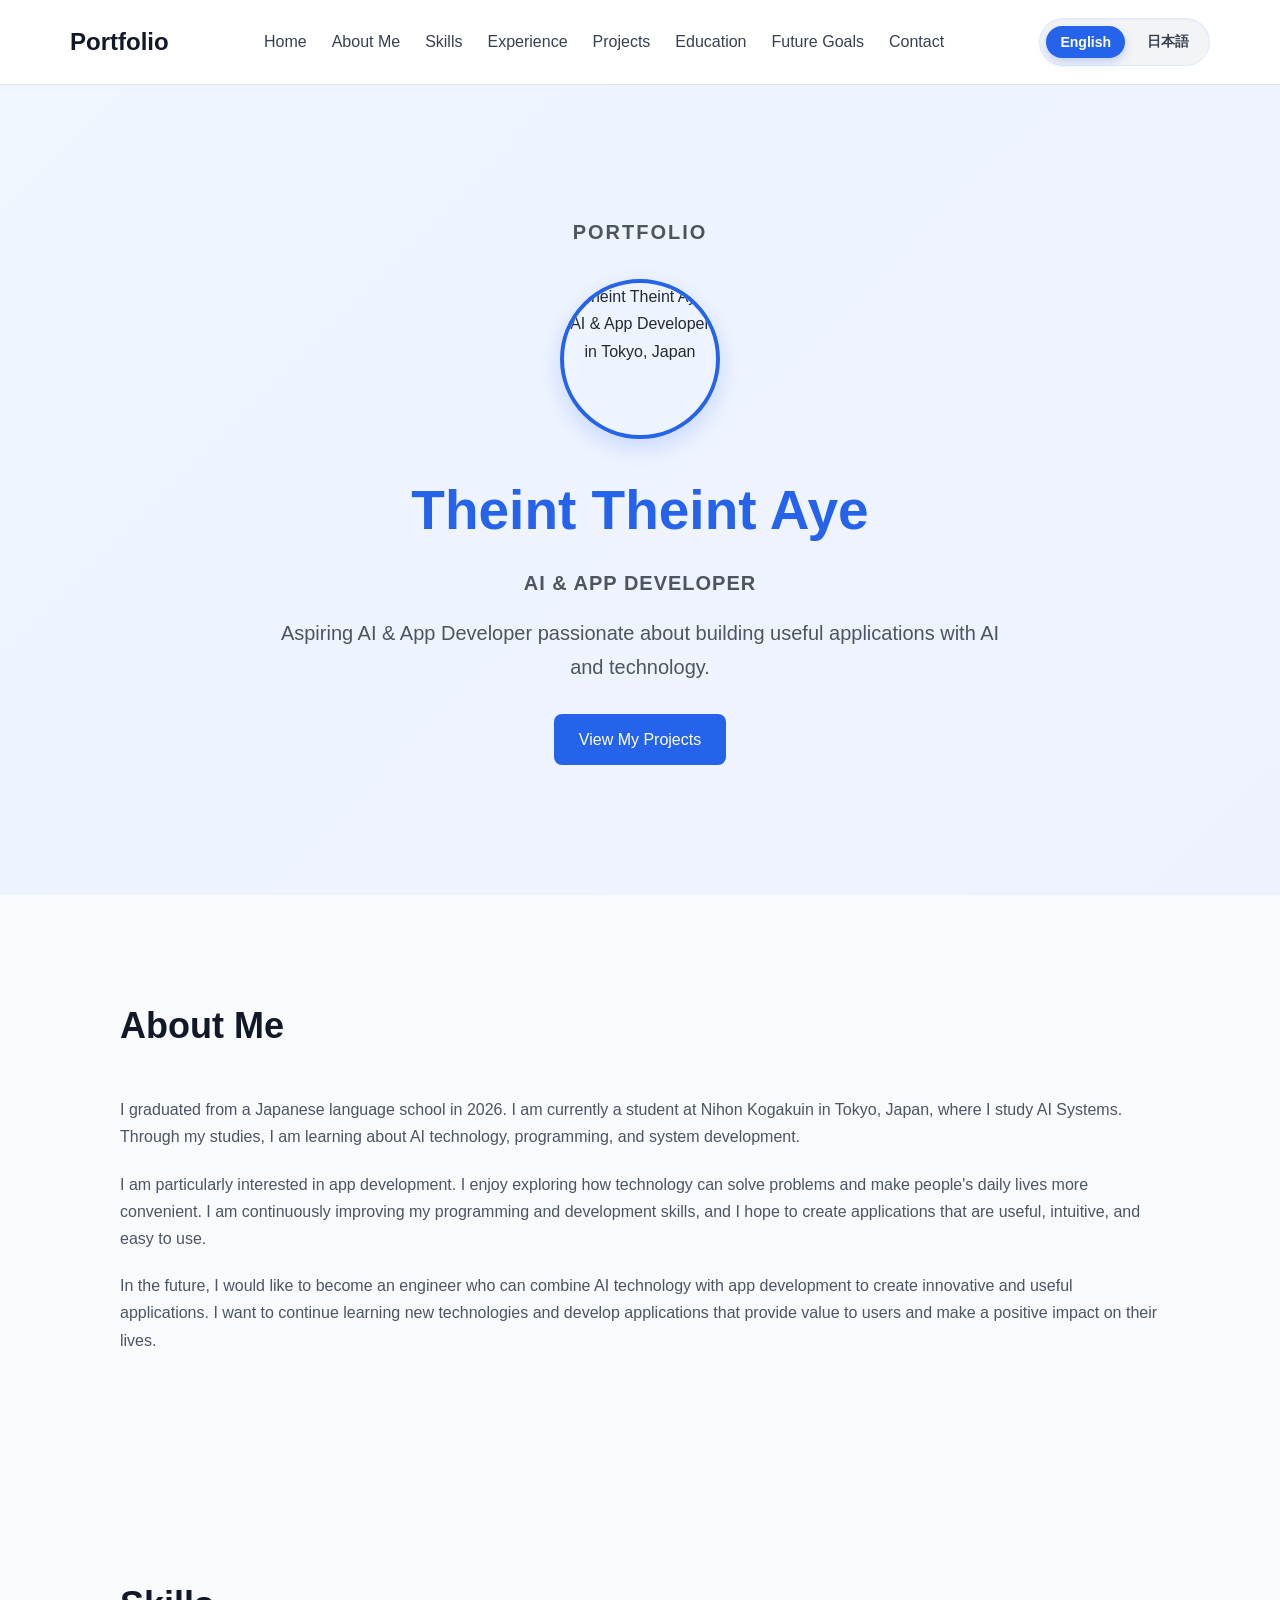
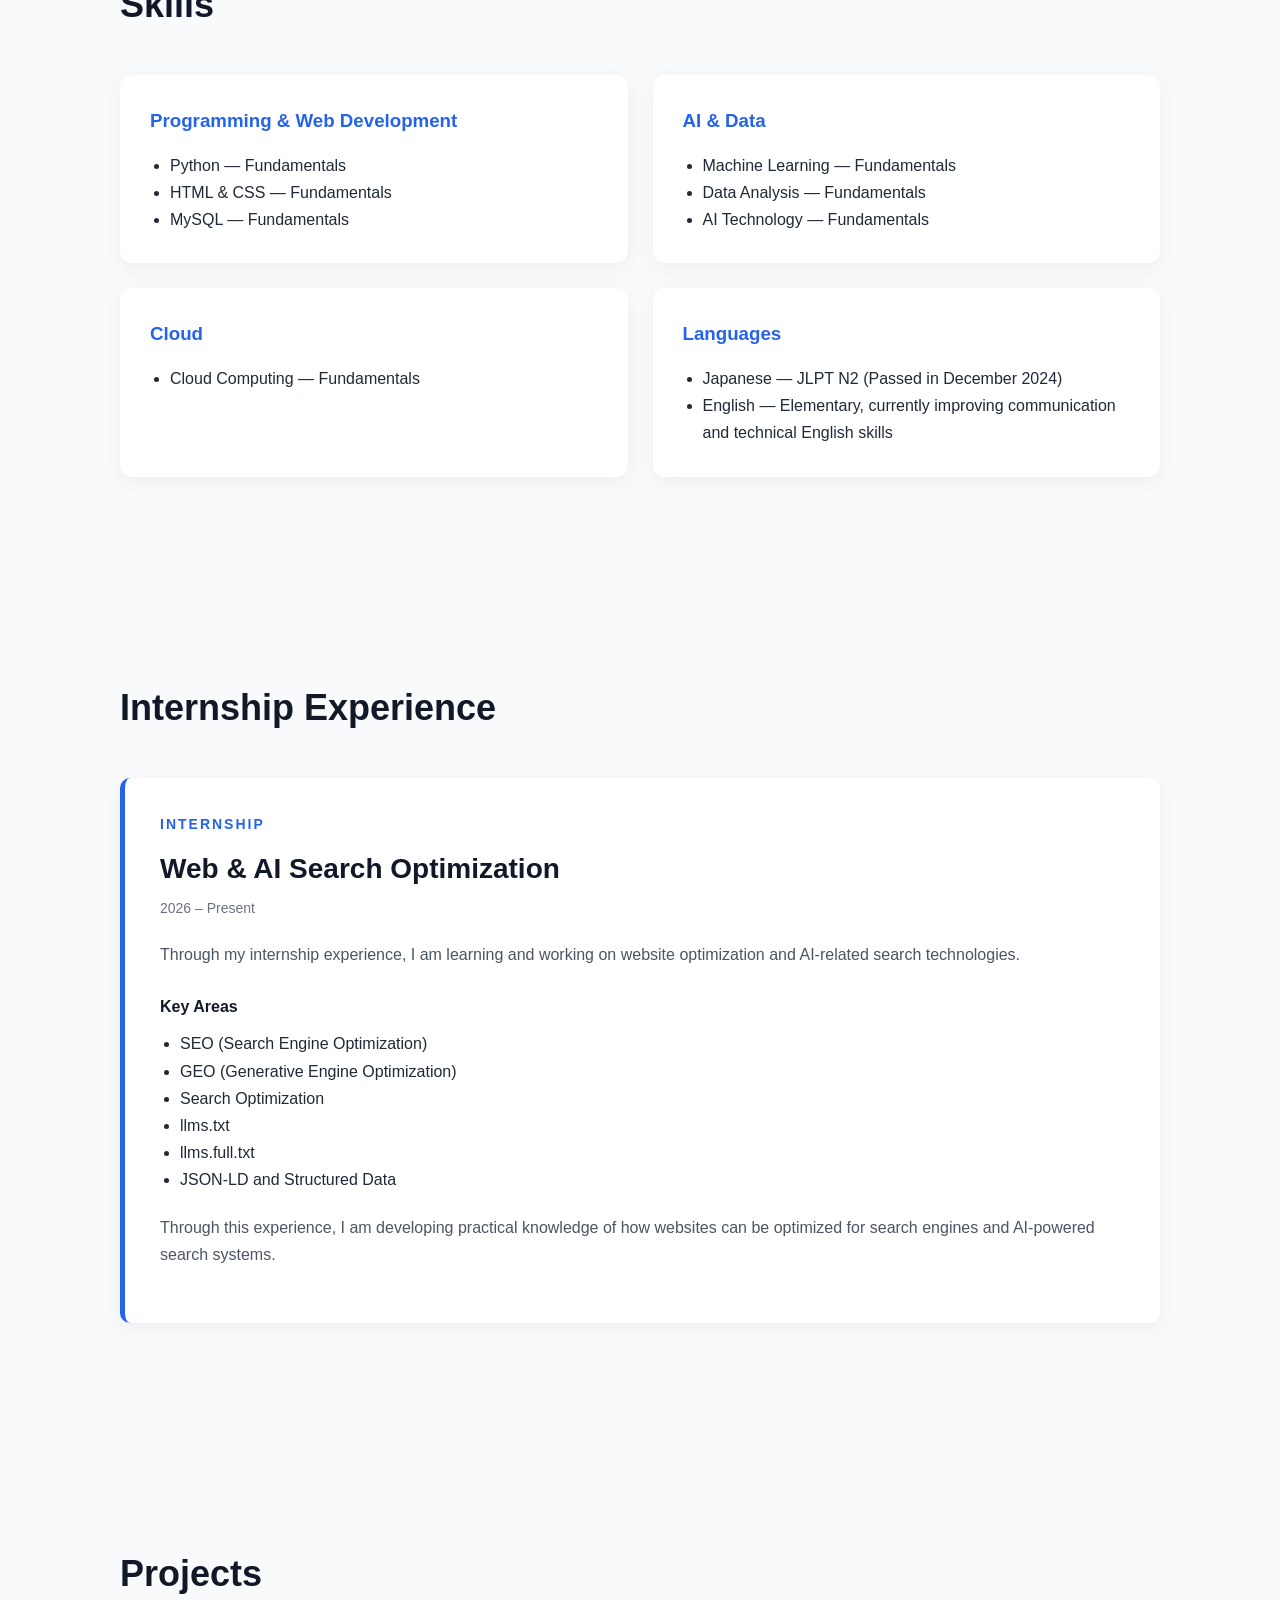
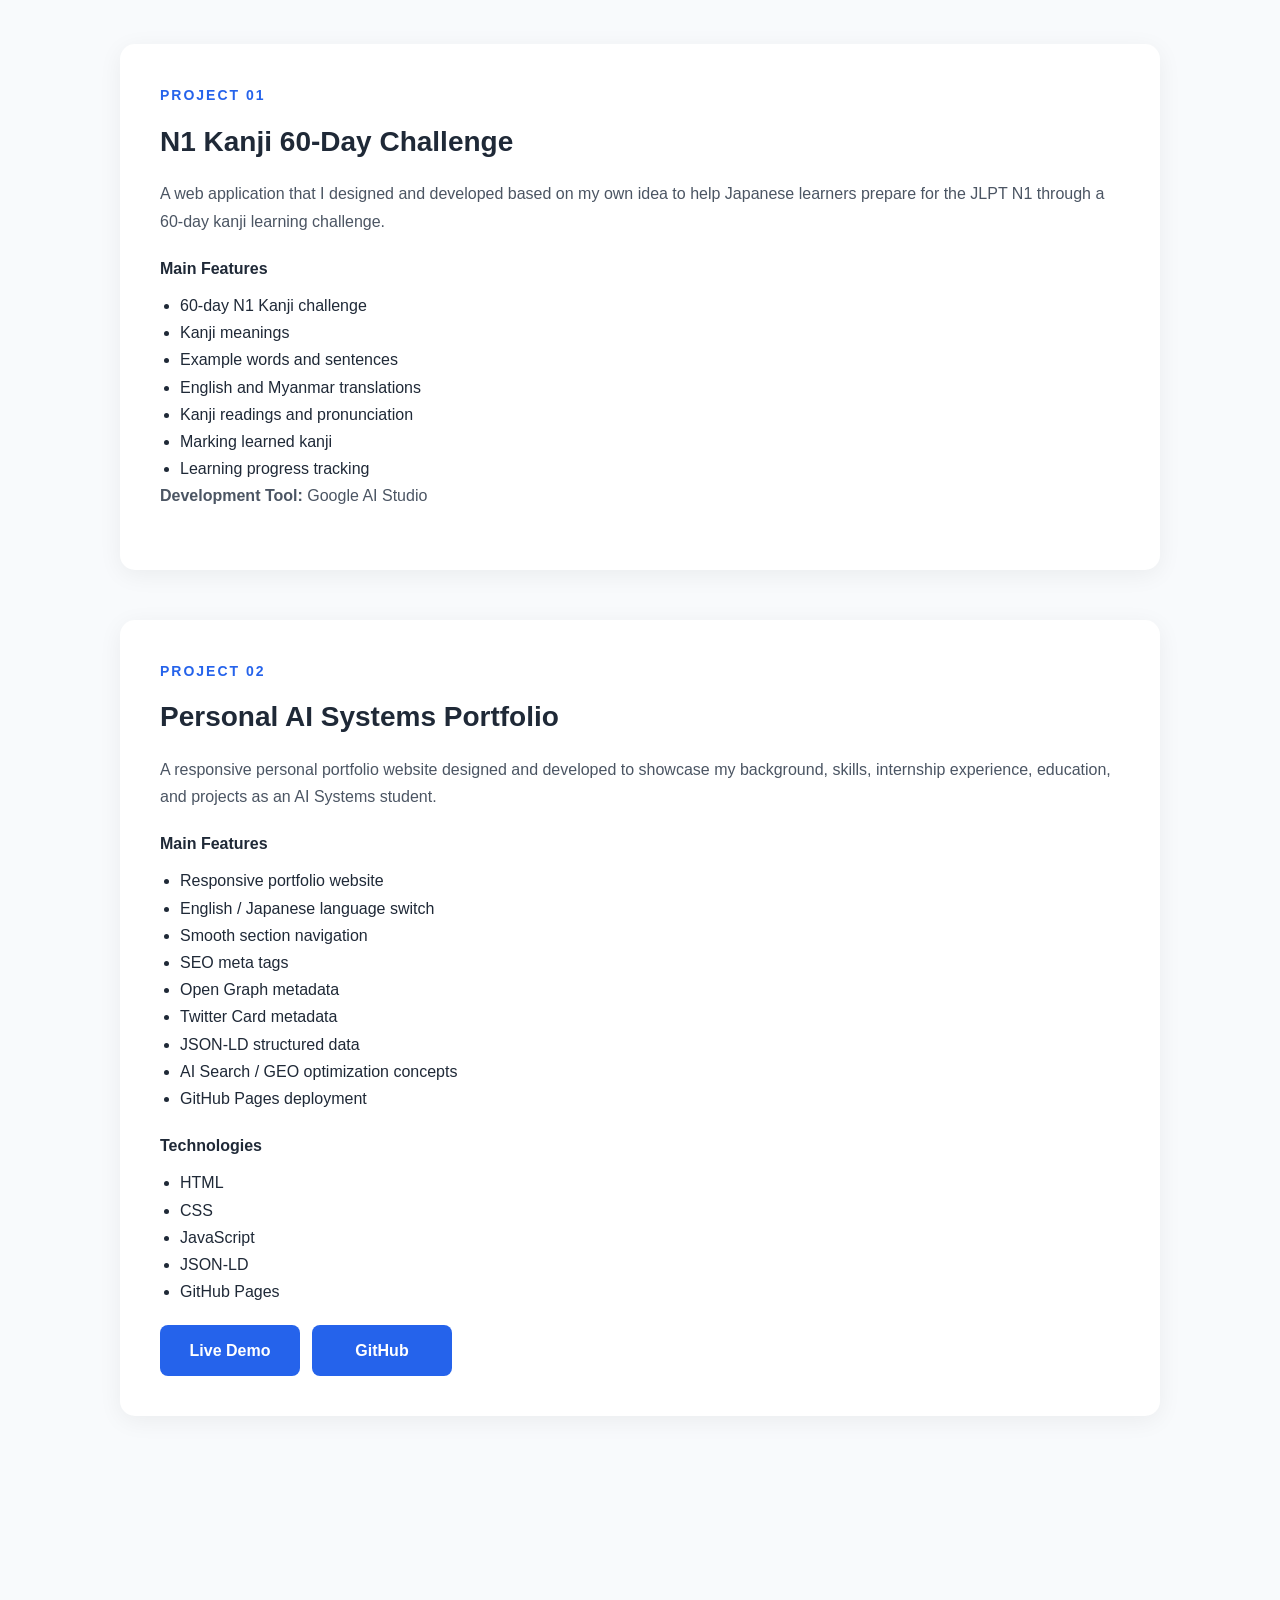
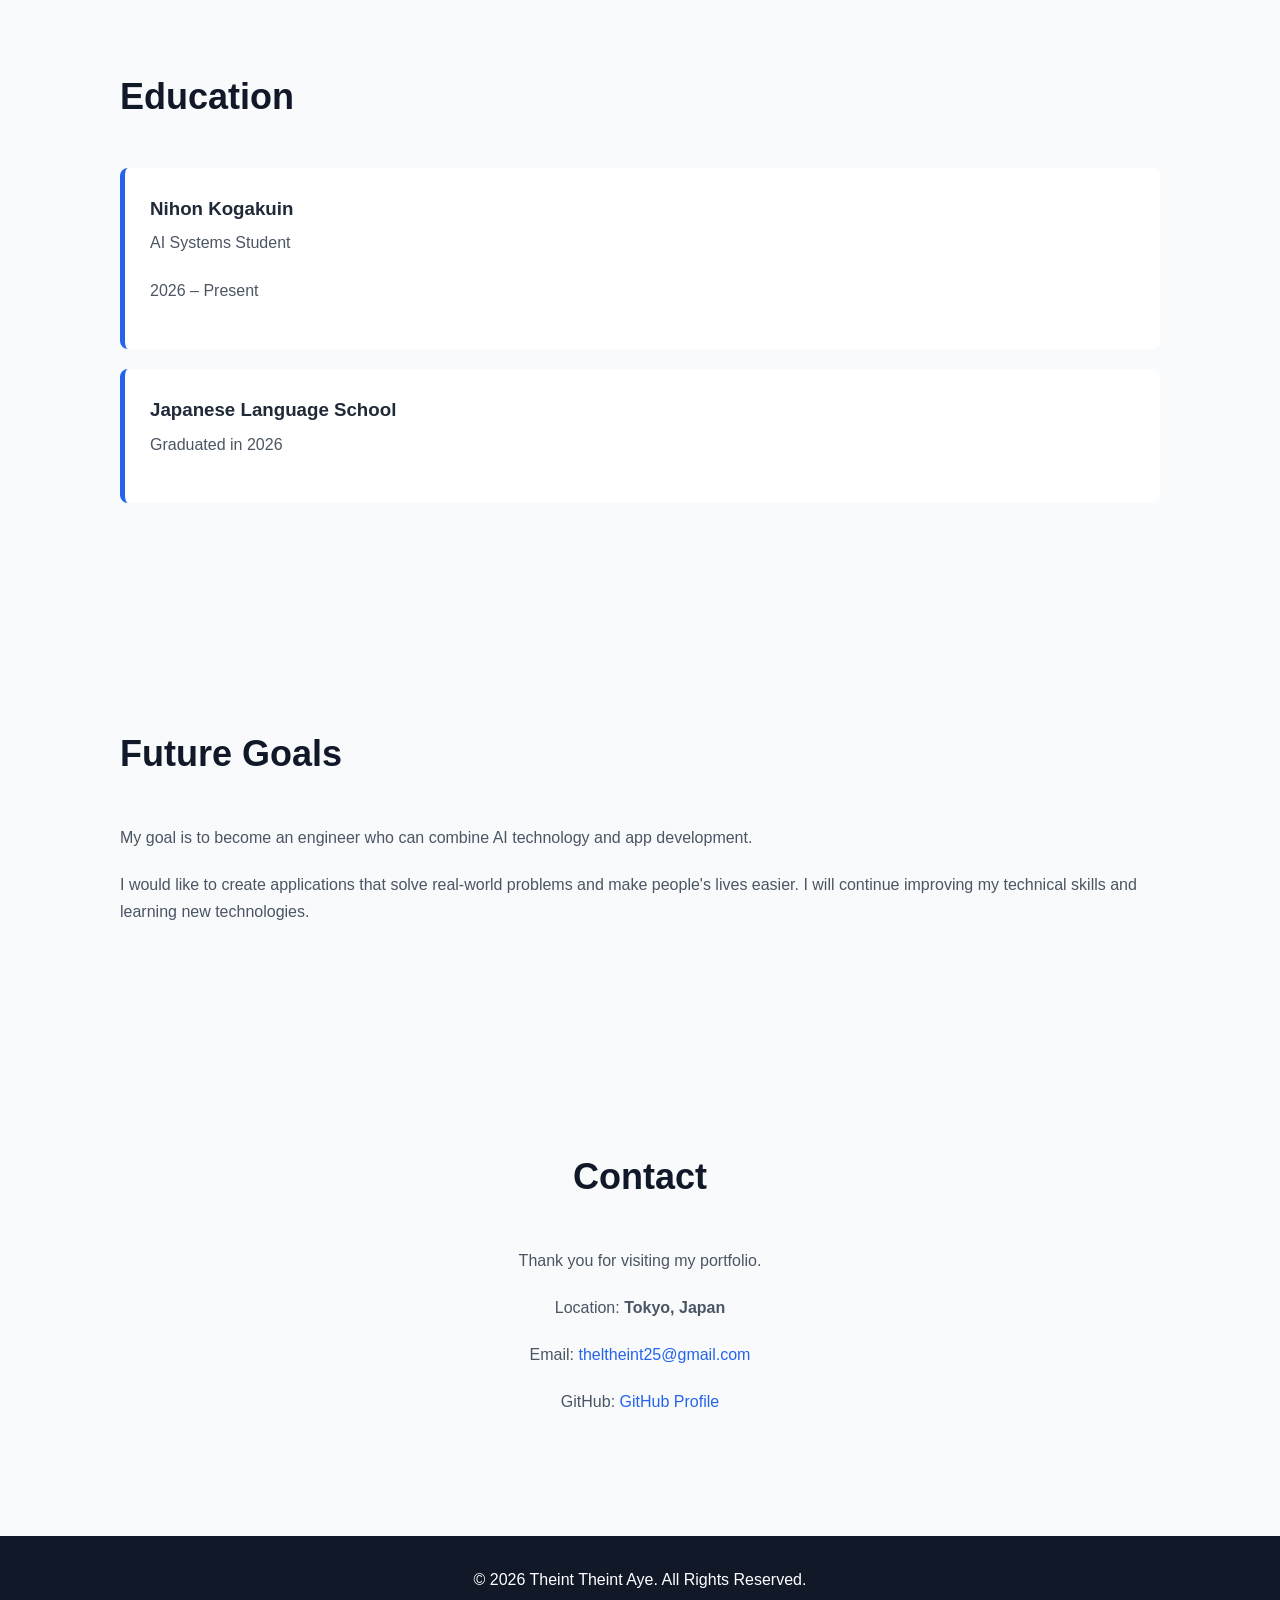
==== commit 12f95c9d: "Update index.html" ====
--- a/index.html
+++ b/index.html
@@ -180,7 +180,7 @@
             </p>
             <div class="profile-photo">
                 <img
-                    src="images/photo.png"
+                    src="./photo.png"
                     alt="Theint Theint Aye - AI & App Developer in Tokyo, Japan"
                 >
             </div>
@@ -565,7 +565,7 @@
             </p>
             <div class="profile-photo">
                 <img
-                    src="images/photo.png"
+                    src="./photo.png"
                     alt="Theint Theint Aye - AI & App Developer in Tokyo, Japan"
                 >
             </div>
--- a/style.css
+++ b/style.css
@@ -9,6 +9,9 @@
     scroll-behavior: smooth;
 }
 
+section {
+    scroll-margin-top: 90px;
+}
 
 body {
     font-family: Arial, Helvetica, sans-serif;
@@ -67,6 +70,66 @@
     color: #2563eb;
 }
 
+
+.navbar {
+    max-width: 1200px;
+    margin: auto;
+    display: flex;
+    justify-content: space-between;
+    align-items: center;
+    gap: 16px;
+    flex-wrap: wrap;
+    padding: 18px 30px;
+}
+
+
+.nav-links {
+    display: flex;
+    gap: 25px;
+    list-style: none;
+    flex-wrap: wrap;
+    justify-content: center;
+    flex: 1 1 auto;
+}
+
+
+.lang-switch {
+    display: flex;
+    align-items: center;
+    gap: 8px;
+    background: #f3f4f6;
+    border: 1px solid #dbeafe;
+    border-radius: 999px;
+    padding: 6px;
+    box-shadow: inset 0 1px 2px rgba(15, 23, 42, 0.04);
+    flex-shrink: 0;
+}
+
+
+.lang-btn {
+    border: none;
+    background: transparent;
+    color: #374151;
+    font-size: 14px;
+    font-weight: 600;
+    padding: 8px 14px;
+    border-radius: 999px;
+    cursor: pointer;
+    transition: all 0.2s ease;
+}
+
+
+.lang-btn:hover {
+    background: #dbeafe;
+    color: #1d4ed8;
+}
+
+
+.lang-btn.active {
+    background: #2563eb;
+    color: #ffffff;
+    box-shadow: 0 4px 10px rgba(37, 99, 235, 0.25);
+}
 
 
 /* Home */
@@ -101,12 +164,21 @@
 
 .hero h2 {
     font-size: 55px;
-    margin-bottom: 20px;
+    margin-bottom: 8px;
 }
 
 
 .hero h2 span {
     color: #2563eb;
+}
+
+
+.hero-role {
+    font-size: 20px;
+    color: #2563eb;
+    font-weight: 700;
+    margin-bottom: 16px !important;
+    letter-spacing: 1px;
 }
 
 
@@ -114,6 +186,24 @@
     font-size: 20px;
     color: #4b5563;
     margin-bottom: 30px;
+}
+
+
+.profile-photo {
+    margin-bottom: 25px;
+    display: flex;
+    justify-content: center;
+}
+
+
+.profile-photo img {
+    width: 160px;
+    height: 160px;
+    object-fit: cover;
+    border-radius: 50%;
+    border: 4px solid #2563eb;
+    box-shadow: 0 8px 25px rgba(37, 99, 235, 0.20);
+    display: block;
 }
 
 
@@ -158,30 +248,6 @@
 
 
 
-.about-grid {
-    display: flex;
-    align-items: center;
-    gap: 40px;
-    flex-wrap: wrap;
-}
-
-.about-image,
-.about-text {
-    flex: 1 1 320px;
-}
-
-.about-image img {
-    width: 100%;
-    max-width: 460px;
-    border-radius: 20px;
-    object-fit: cover;
-    box-shadow: 0 15px 35px rgba(15, 23, 42, 0.12);
-}
-
-.about-text p {
-    margin-bottom: 22px;
-}
-
 /* Skills */
 
 .skills-container {
@@ -300,6 +366,34 @@
 }
 
 
+.project-links {
+    display: flex;
+    flex-wrap: wrap;
+    gap: 12px;
+    margin-top: 20px;
+}
+
+
+.project-link {
+    display: inline-flex;
+    align-items: center;
+    justify-content: center;
+    padding: 12px 20px;
+    background: #2563eb;
+    color: #ffffff;
+    text-decoration: none;
+    border-radius: 8px;
+    font-weight: 600;
+    transition: 0.3s;
+    min-width: 140px;
+}
+
+
+.project-link:hover {
+    background: #1d4ed8;
+    transform: translateY(-2px);
+}
+
 
 /* Education */
 
@@ -365,11 +459,30 @@
     }
 
 
+    .lang-switch {
+        width: 100%;
+        justify-content: center;
+        margin-top: 4px;
+    }
+
+
+    .lang-btn {
+        flex: 1;
+        min-width: 0;
+    }
+
+
     .hero h2 {
         font-size: 38px;
     }
 
 
+    .profile-photo img {
+        width: 130px;
+        height: 130px;
+    }
+
+
     .skills-container {
         grid-template-columns: 1fr;
     }
@@ -380,6 +493,16 @@
     }
 
 
+    .project-links {
+        flex-direction: column;
+    }
+
+
+    .project-link {
+        width: 100%;
+    }
+
+
     .section {
         padding: 70px 20px;
     }
